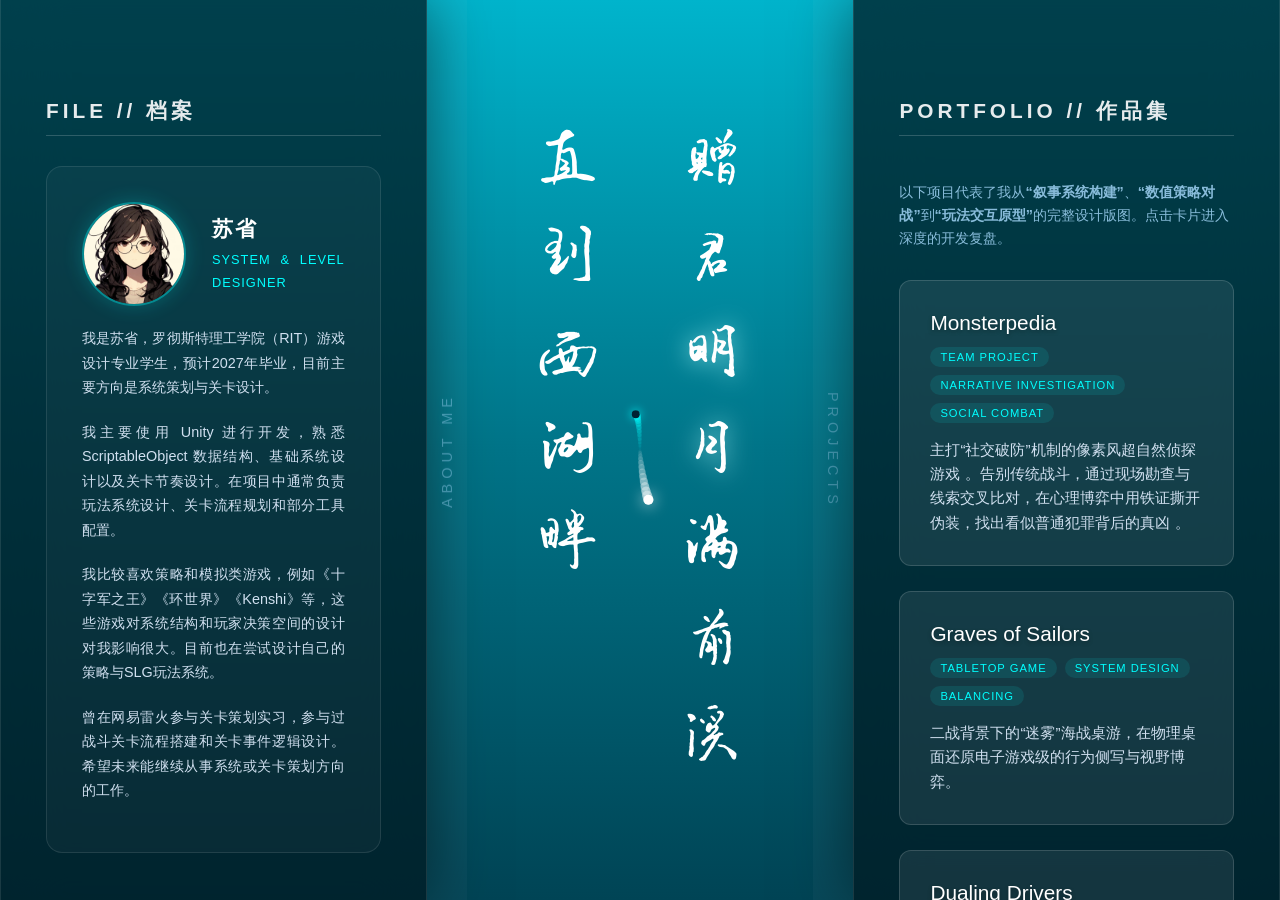
==== index.html @ 333fe48d "update" ====
<!DOCTYPE html>
<html lang="zh">
<head>
    <meta charset="UTF-8">
    <meta name="viewport" content="width=device-width, initial-scale=1.0">
    <title>苏省 - 个人网页</title>
    <meta name="description" content="苏省（XingSu）个人作品集，聚焦系统策划与关卡设计，包含 Monsterpedia、Graves of Sailors、Dualing Drivers 与 CK3 系统拆解项目。">
    <meta property="og:title" content="苏省 - 个人网页">
    <meta property="og:description" content="系统策划与关卡设计作品集，展示叙事系统、策略对战与玩法原型。">
    <meta property="og:image" content="./images/XingSu.jpg">
    <meta property="og:type" content="website">
    <link rel="stylesheet" href="./CSS/style.css">
</head>
<body>

    <canvas id="bg-canvas"></canvas>

    <div class="hero">
        <div class="container" id="main-container">
            <div class="column">
                <span data-order="7">直</span><span data-order="8">到</span><span data-order="9">西</span><span data-order="10">湖</span><span data-order="11">畔</span>
            </div>
            <div class="column">
                <span data-order="0">赠</span><span data-order="1">君</span><span data-order="2" class="shine">明</span><span data-order="3" class="shine">月</span><span data-order="4">满</span><span data-order="5">前</span><span data-order="6">溪</span>
            </div>
        </div>
    </div>

    <div class="drawer left" id="left-drawer">
        <div class="drawer-content">
    <h2 class="section-title">FILE // 档案</h2>
    <div class="profile-card">
        <div class="about-grid">
            <img src="./images/XingSu.jpg" alt="苏省" class="profile-img" loading="lazy" decoding="async" width="1024" height="1024">
            <div>
                <h3 style="margin:0 0 5px 0; font-size:1.3rem; color:#fff; letter-spacing: 2px;">苏省</h3>
                <p style="margin:0; color:#00ffff; font-size:0.8rem; text-transform: uppercase; letter-spacing: 1px;">System & Level Designer</p>
            </div>
        </div>
        <p style="margin-top:20px; color:#d0e0f0; line-height:1.7; font-size:0.9rem;">
            我是苏省，罗彻斯特理工学院（RIT）游戏设计专业学生，预计2027年毕业，目前主要方向是系统策划与关卡设计。
        </p>

        <p style="margin-top:20px; color:#d0e0f0; line-height:1.7; font-size:0.9rem;">
            我主要使用 Unity 进行开发，熟悉 ScriptableObject 数据结构、基础系统设计以及关卡节奏设计。在项目中通常负责玩法系统设计、关卡流程规划和部分工具配置。
        </p>

        <p style="margin-top:20px; color:#d0e0f0; line-height:1.7; font-size:0.9rem;">
            我比较喜欢策略和模拟类游戏，例如《十字军之王》《环世界》《Kenshi》等，这些游戏对系统结构和玩家决策空间的设计对我影响很大。目前也在尝试设计自己的策略与SLG玩法系统。
        </p>

        <p style="margin-top:20px; color:#d0e0f0; line-height:1.7; font-size:0.9rem;">
            曾在网易雷火参与关卡策划实习，参与过战斗关卡流程搭建和关卡事件逻辑设计。希望未来能继续从事系统或关卡策划方向的工作。
        </p>

    </div>

    <h2 class="section-title">PHILOSOPHY // 开发者画像</h2>
    <div class="profile-card" style="color:#d0e0f0; line-height:1.8; font-size:0.9rem;">
        <p><strong>■ 心流与节奏控制 (Pacing & Flow)：</strong> 
            我有 7 年的京剧与古琴舞台经验，这段经历最实在的收获，是对人的情绪起伏、注意力变化特别敏感 —— 知道什么时候该把节奏拉满抓住注意力，什么时候该放缓给人喘息的空间。做关卡设计时，我会把这套思路直接落地，给玩家规划清晰的情绪曲线，什么时候给潜入的高压、什么时候给补给的缓冲、什么时候给通关的释放，都提前想清楚。之前在网易雷火做潜入关卡，我就是靠调整路线节奏、AI 巡逻频率和视野布局，解决了原版关卡忽紧忽松、玩家目标感弱的问题，让新手和硬核玩家都能找到适合自己的节奏。
        </p>
        
        <p style="margin-top: 15px;"><strong>■ 高密度空间设计 (Spatial Design)：</strong> 
            我做关卡设计的核心原则，是不浪费地图里的任何一块空间，让每一处场景都服务于玩法，而不是单纯做视觉装饰。不管是小的箱庭关卡，还是大的战场地图，我都会先明确玩家的核心目标，再通过路线规划、掩体和障碍物的摆放，给玩家留出足够的策略选择空间，不逼着玩家走一条固定的死路。我习惯从白模搭建开始，反复跑动线、测体验，一点点迭代优化，之前做的潜入关卡原型、战棋地图设计，都是靠这种笨办法磨出来的，确保玩家在同一个空间里，能玩出不同的策略和玩法。
        </p>

        <p style="margin-top: 15px;"><strong>■ 系统驱动与数据严谨 (System-Driven Design)：</strong> 
            我是 P 社系列策略游戏的重度玩家，累计玩了几千小时，还完整拆解过《十字军之王 3》的底层系统架构，这让我做系统设计时，特别看重逻辑闭环和数据支撑，不喜欢拍脑袋、凭感觉做设计。不管是搭核心系统架构，还是调数值平衡，我都会先把底层的循环逻辑理清楚，用 Excel 做数值模拟，或者搭个简单的原型先验证效果，确保设计是稳定、可控的。之前做项目时，我主导的系统重构把内容配置效率提升了 30%，战棋项目的数值调整，把所有单位的对战胜率稳定在了 45%-55% 的区间，这些都不是靠想当然，是反复测试、一点点抠细节磨出来的。
        </p>
    </div>

    <h2 class="section-title">SKILLS // 核心技能</h2>
    <div class="tags" style="gap: 8px; margin-bottom: 30px;">
        <span>Unity (C#) / Unreal Engine (Blueprint)</span>
        <span>基于 ScriptableObject 的数据架构设计</span>
        <span>Level Grayboxing & Iteration (关卡白盒与快速迭代)</span>
        <span>Excel 数值模拟</span>
        <span>数据序列化 (JSON) / Git 协同开发</span>
    </div>
    
    <div class="bottom-spacer"></div>
</div>
        <div class="drawer-tab">
            <div class="tab-text">ABOUT ME</div>
        </div>
    </div>

    <div class="drawer right" id="right-drawer">
        <div class="drawer-tab">
            <div class="tab-text">PROJECTS</div>
        </div>
        <div class="drawer-content">
    <h2 class="section-title">PORTFOLIO // 作品集</h2>
    <p style="color: #aaddff; font-size: 0.9rem; line-height: 1.6; margin-bottom: 30px; opacity: 0.8;">
        以下项目代表了我从<strong>“叙事系统构建”</strong>、<strong>“数值策略对战”</strong>到<strong>“玩法交互原型”</strong>的完整设计版图。点击卡片进入深度的开发复盘。
    </p>

    <div id="project-list-container"></div>
    
    <div class="bottom-spacer"></div>
</div>
    </div>

    <script src="./js/database.js" defer></script>
    <script src="./js/main.js" defer></script>
</body>
</html>
---- CSS/style.css ----
/* 注意字体路径的 ../ 退回上一级目录 */
@font-face {
    font-family: 'ChenSiruo';
    src: url('../ChenSiruo-Regular.woff2') format('woff2'),
         url('../ChenSiruo-Regular.woff') format('woff');
    font-weight: normal; font-style: normal; font-display: swap;
}

body, html {
    margin: 0; padding: 0; width: 100%; height: 100vh; 
    background: linear-gradient(180deg, #00b4cc 0%, #007488 50%, #004455 100%);
    color: #ffffff;
    font-family: 'Helvetica Neue', Arial, sans-serif;
    overflow: hidden; 
}

#bg-canvas { position: fixed; top: 0; left: 0; z-index: 9999; pointer-events: none; }

.hero { 
    position: fixed; top: 0; left: 0; width: 100%; height: 100vh; 
    display: flex; justify-content: center; align-items: center; 
    perspective: 1200px; z-index: 1; 
}
.container { display: flex; gap: 4rem; z-index: 3; transition: transform 0.4s cubic-bezier(0.23, 1, 0.32, 1); transform-style: preserve-3d; }
.column { display: flex; flex-direction: column; font-family: 'ChenSiruo', serif; font-size: 5rem; line-height: 1.2; user-select: none; transform-style: preserve-3d; }
.column span { display: inline-block; cursor: pointer; transition: transform 0.4s cubic-bezier(0.23, 1, 0.32, 1), text-shadow 0.3s ease; will-change: transform; }
.column span:hover { transform: scale(1.4) !important; text-shadow: 0 0 35px rgba(255, 255, 255, 1); z-index: 10; }
.shine { color: #ffffff; text-shadow: 0 0 25px rgba(180, 255, 255, 0.8); }

/* --- HUD 常驻抽屉系统 (取消悬停与隐藏) --- */
.drawer {
    position: fixed; top: 0; height: 100vh; 
    display: flex; z-index: 50;
}
/* 核心修改：直接固定在两侧，不使用负数 translateX 隐藏 */
.drawer.left { left: 0; flex-direction: row; }
.drawer.right { right: 0; flex-direction: row; }

.drawer-content {
    /* 核心修改：精确锁定为屏幕宽度的 1/3 */
    width: 33.33vw; 
    min-width: 380px; 
    max-width: 800px; 
    height: 100%;
    background: rgba(0, 26, 34, 0.75); 
    backdrop-filter: blur(30px);
    -webkit-backdrop-filter: blur(30px);
    border-left: 1px solid rgba(255,255,255,0.1); 
    border-right: 1px solid rgba(255,255,255,0.1);
    /* 增加内边距，让内容更有呼吸感 */
    padding: 80px 45px; 
    box-sizing: border-box;
    overflow-y: auto; 
    box-shadow: 0 0 60px rgba(0,0,0,0.5);
    display: flex;
    flex-direction: column;
}
.drawer-content::-webkit-scrollbar { width: 6px; }
.drawer-content::-webkit-scrollbar-track { background: rgba(0, 0, 0, 0.2); border-radius: 10px; }
.drawer-content::-webkit-scrollbar-thumb { background: rgba(0, 255, 255, 0.2); border-radius: 10px; transition: background 0.3s; }
.drawer-content::-webkit-scrollbar-thumb:hover { background: rgba(0, 255, 255, 0.5); }

/* 侧边边界栏（现仅作为边界装饰，删除了箭头与交互效果） */
.drawer-tab {
    width: 40px; height: 100vh;
    background: rgba(255, 255, 255, 0.03); 
    display: flex; flex-direction: column; justify-content: center; align-items: center;
    border: none;
    cursor: default; 
}
.tab-text {
    writing-mode: vertical-rl; transform: rotate(180deg);
    letter-spacing: 5px; font-weight: 300; font-size: 0.9rem;
    color: rgba(170, 221, 255, 0.4); 
    text-shadow: 0 0 10px rgba(0,255,255,0.1);
}
.drawer.right .tab-text { transform: none; } 

/* 移动端适配：取消固定定位，变为垂直流动堆叠 */
@media (max-width: 768px) {
    body, html { overflow-y: auto; height: auto; }
    .hero { position: relative; height: 50vh; }
    .drawer { position: relative; height: auto; width: 100%; display: block; }
    .drawer-content { width: 100%; min-width: auto; max-width: none; padding: 40px 20px; border-left: none; border-right: none; border-bottom: 1px solid rgba(255,255,255,0.1); }
    .drawer-tab { display: none; }
}

/* 内部排版与图片处理 */
.section-title { font-size: 1.3rem; letter-spacing: 4px; opacity: 0.9; margin-bottom: 30px; border-bottom: 1px solid rgba(255,255,255,0.2); padding-bottom: 10px; }

/* 档案卡片排版升级 */
.profile-card { 
    background: rgba(255,255,255,0.03); 
    border: 1px solid rgba(255,255,255,0.1); 
    border-radius: 16px; 
    padding: 35px; 
    margin-bottom: 40px; 
    transition: background 0.3s;
}
.profile-card:hover {
    background: rgba(255,255,255,0.06);
}
.profile-card p {
    font-size: 1.05rem; 
    line-height: 1.8;
    color: #e0f0ff;
    text-align: justify; /* 两端对齐，消除空洞感 */
}

/* 你的肖像图片样式 */
.about-grid { display: grid; grid-template-columns: 100px 1fr; gap: 30px; align-items: center; }
.profile-img { width: 100px; height: 100px; border-radius: 50%; object-fit: cover; border: 2px solid rgba(0, 255, 255, 0.4); box-shadow: 0 0 20px rgba(0, 255, 255, 0.2); }

.project-link { text-decoration: none; color: inherit; display: block; margin-bottom: 25px; outline: none; }
.glass-card { background: rgba(255, 255, 255, 0.08); border: 1px solid rgba(255, 255, 255, 0.15); border-radius: 12px; padding: 30px; transition: all 0.3s ease; position: relative; overflow: hidden; }
.project-link:hover .glass-card { background: rgba(255, 255, 255, 0.12); transform: translateX(-5px); border-color: rgba(255,255,255,0.3); }
.glass-card::after { content: '→'; position: absolute; right: 20px; top: 50%; transform: translateY(-50%) translateX(10px); font-size: 1.5rem; opacity: 0; transition: all 0.3s; color: #00ffff; }
.project-link:hover .glass-card::after { opacity: 1; transform: translateY(-50%) translateX(0); }

/* --- 卡片内部排版精调 --- */
.glass-card h3 { 
    margin: 0 0 12px 0; 
    font-size: 1.3rem; 
    font-weight: 500; 
    color: #fff; 
    text-shadow: 0 2px 4px rgba(0,0,0,0.3);
}

.tags { 
    display: flex; 
    gap: 8px; 
    flex-wrap: wrap; 
    margin-bottom: 15px; 
}

.tags span { 
    font-size: 0.7rem; 
    padding: 4px 10px; 
    border-radius: 15px; 
    background: rgba(0,255,255,0.1); 
    color: #00ffff; 
    text-transform: uppercase; 
    letter-spacing: 1px;
}

.glass-card p { 
    line-height: 1.6; 
    font-size: 0.95em; 
    color: #d0e0f0; 
    margin: 0; 
}

.bottom-spacer { height: 40px; }

/* ==========================================
   响应式与多端适配 (Cross-Device Responsive System)
   ========================================== */

/* 1. 小屏笔记本 & iPad 横屏 (Landscape) 适配 */
@media (max-width: 1100px) {
    /* 核心修复：缩小两侧面板宽度，给中间留出足够大的舞台 */
    .drawer-content { 
        width: 30vw !important; /* 面板只占 30% */
        min-width: 280px !important; /* 降低最小宽度限制，防挤压 */
        padding: 60px 25px; 
    }
    .column { font-size: 4rem; } 
}

/* 2. iPad 竖屏 (Portrait) & 手机终端 沉浸式适配 */
/* 将断点从 768px 提高到 850px，完美覆盖所有型号的 iPad 竖屏 */
@media (max-width: 850px) {
    /* 释放机身高度锁定，允许自然滚动 */
    body, html { overflow-y: auto !important; height: auto !important; display: block; }
    
    /* 诗词变成全局固定的底层背景 */
    .hero { 
        position: fixed !important; 
        top: 0; left: 0;
        height: 100vh !important; 
        perspective: 800px; 
        z-index: 1; 
        pointer-events: none; 
    }
    
    /* 根据屏幕比例动态调整诗词大小和间距 */
    .container { gap: 10vw; margin-left: -20px; }
    .column { font-size: 20vw; } 

    /* 面板容器设定 */
    .drawer { 
        position: relative; height: auto; width: 100%; 
        display: block; 
        z-index: 50; 
    }
    /* 取消左右常驻，变成上下堆叠 */
    .drawer.left, .drawer.right { left: 0; right: 0; transform: none; }
    
    /* 让第一个面板向下推，一进网页能看到大片诗词 */
    .drawer.left { margin-top: 55vh; }

    /* 半透明沉浸式毛玻璃效果 */
    .drawer-content { 
        width: 100% !important; min-width: 100% !important; max-width: 100% !important;
        padding: 40px 20px; 
        border: none; 
        border-top: 1px solid rgba(255,255,255,0.1); 
        box-shadow: none;
        background: rgba(0, 26, 34, 0.45) !important; 
        backdrop-filter: blur(8px) !important; 
        -webkit-backdrop-filter: blur(8px) !important;
    }

    /* 头像与名字居中 */
    .about-grid { 
        grid-template-columns: 1fr; text-align: center; justify-items: center; gap: 15px;
    }

    /* 给栏目标题左侧留出星星飞舞的绝对安全区 */
    .section-title {
        padding-left: 45px; 
        position: relative;
    }
}
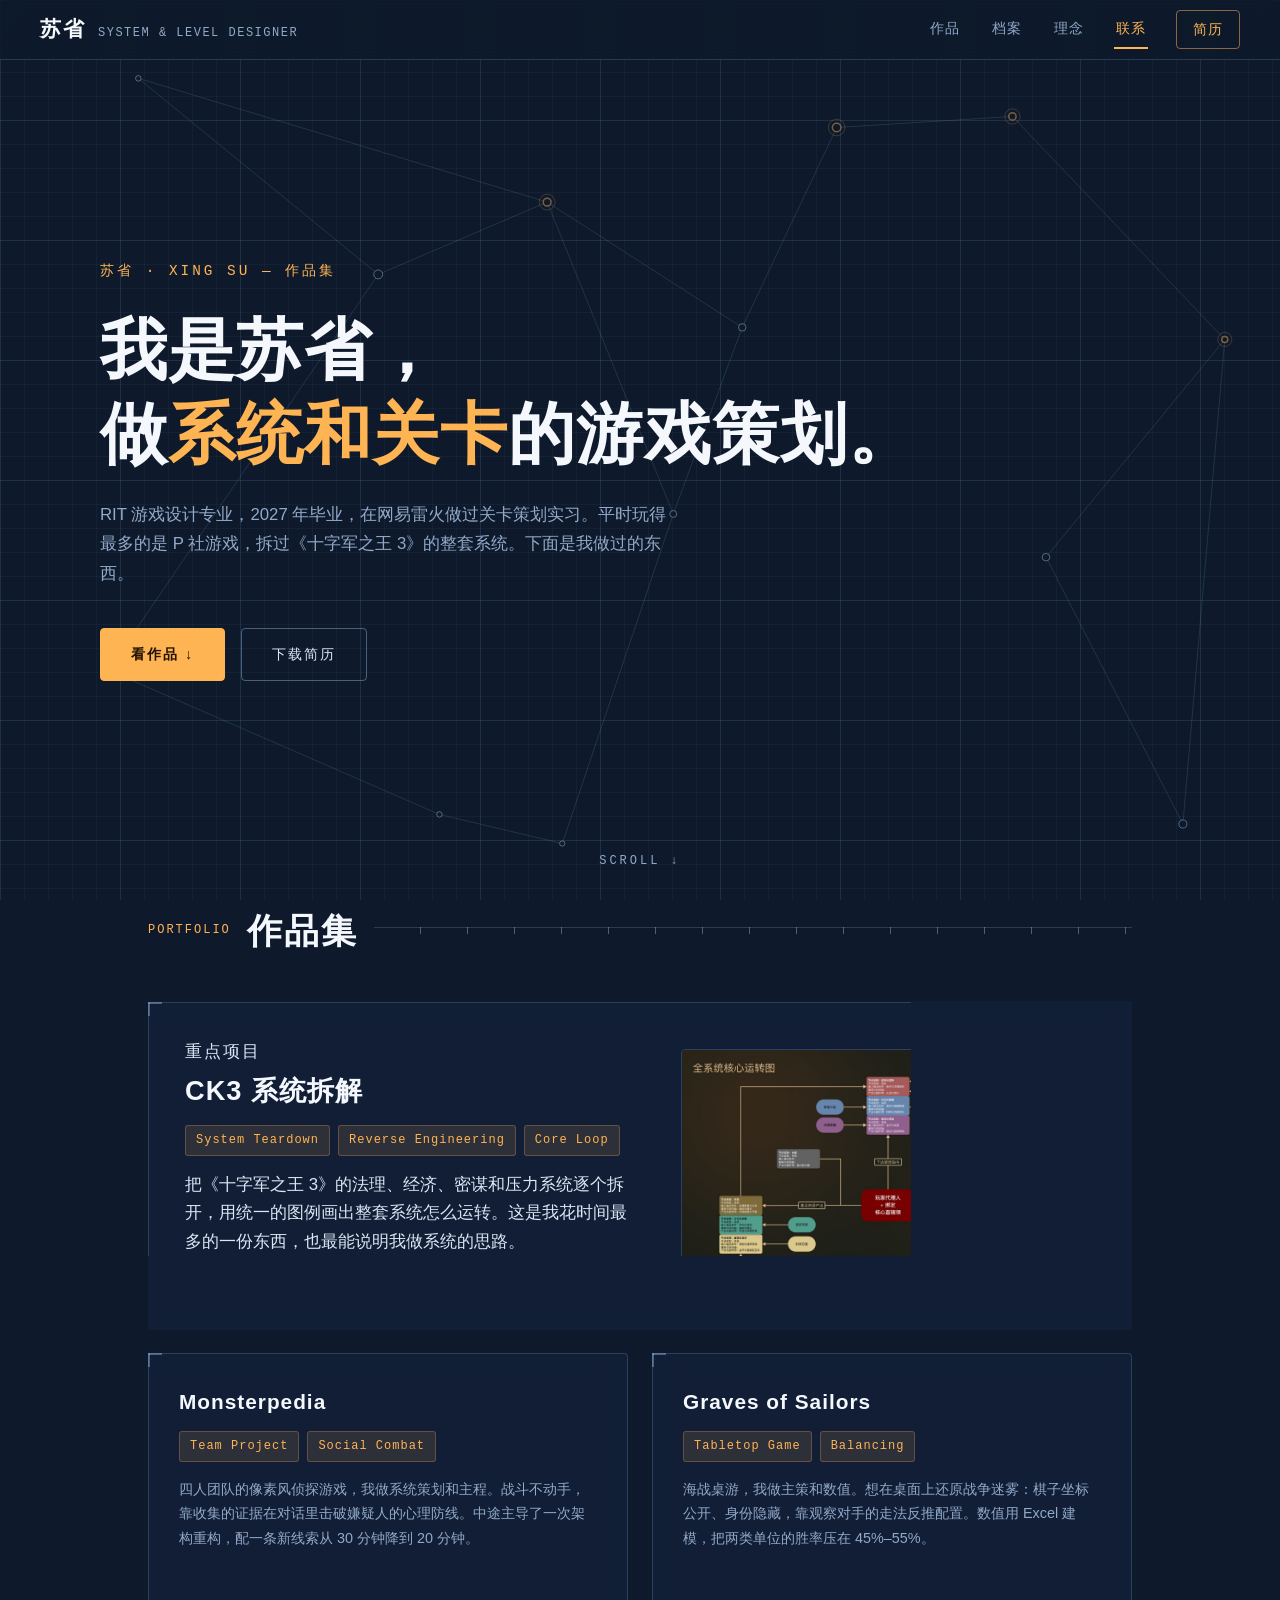
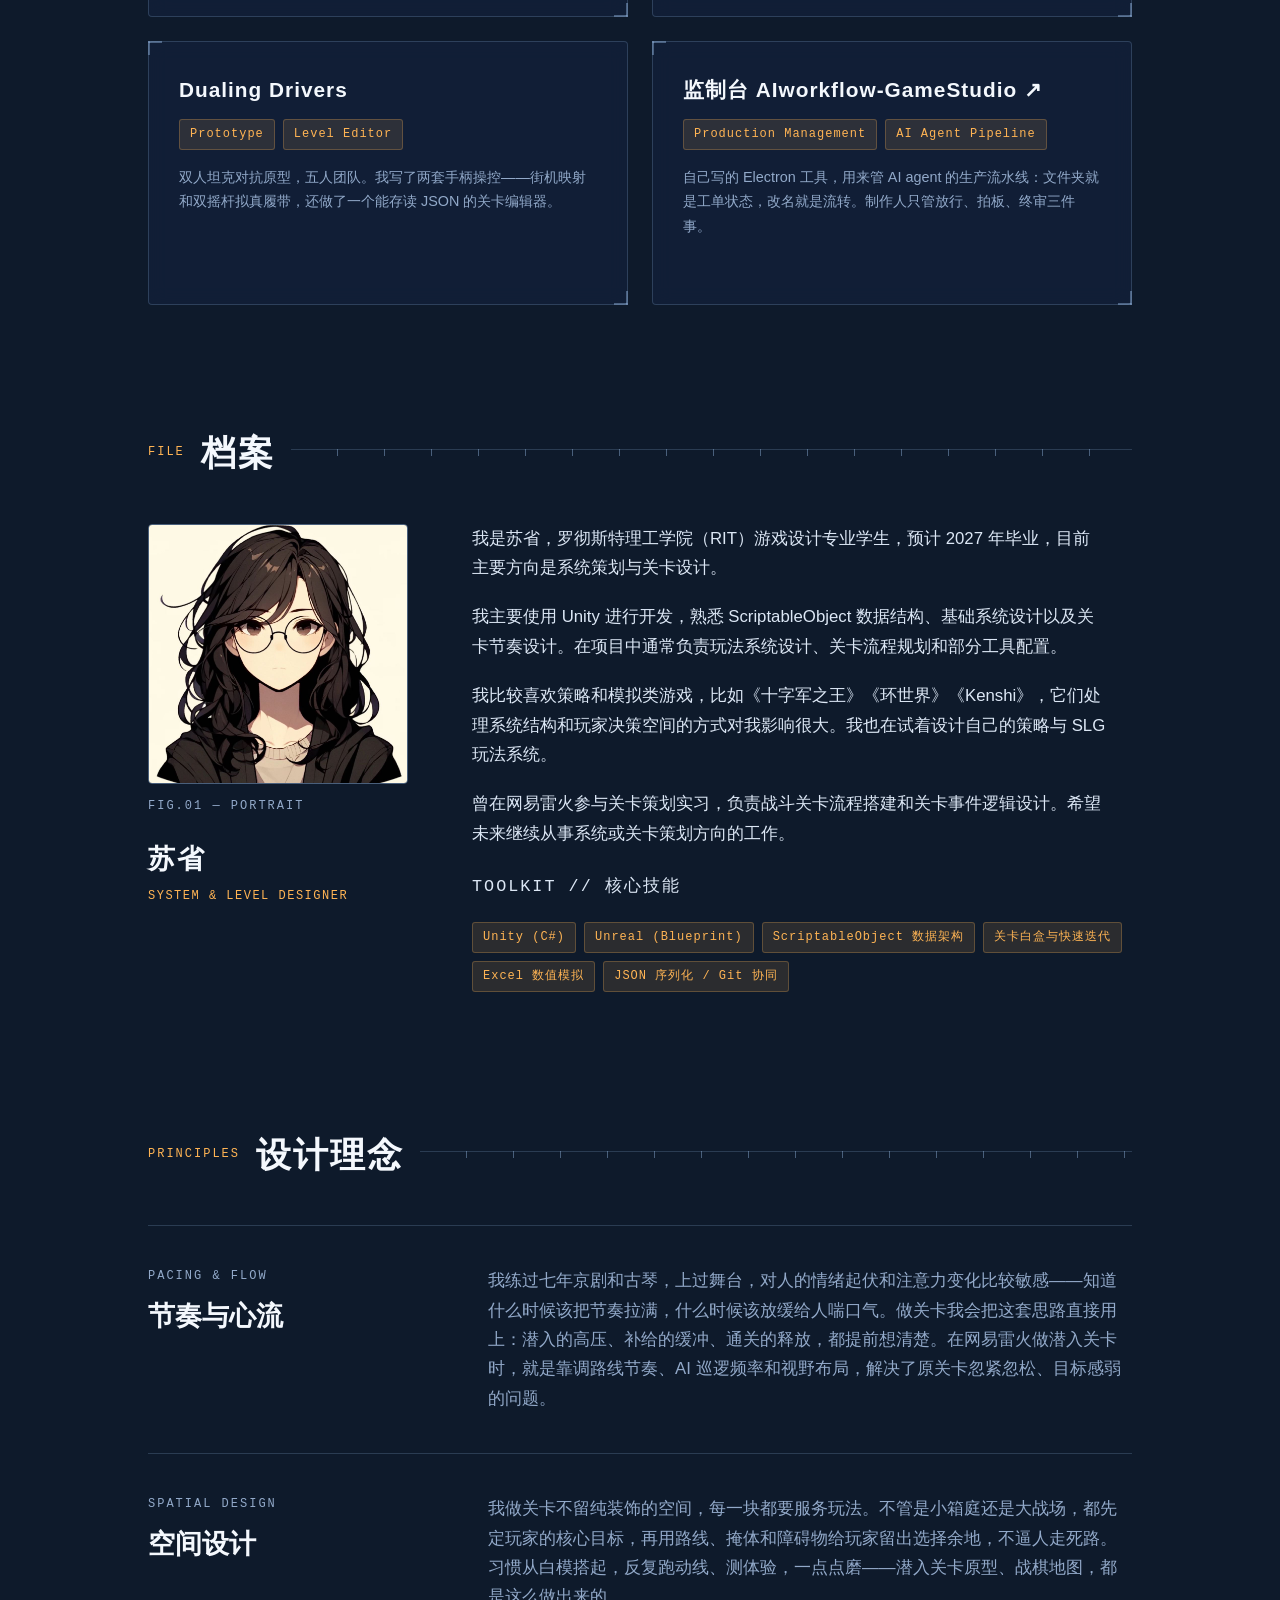
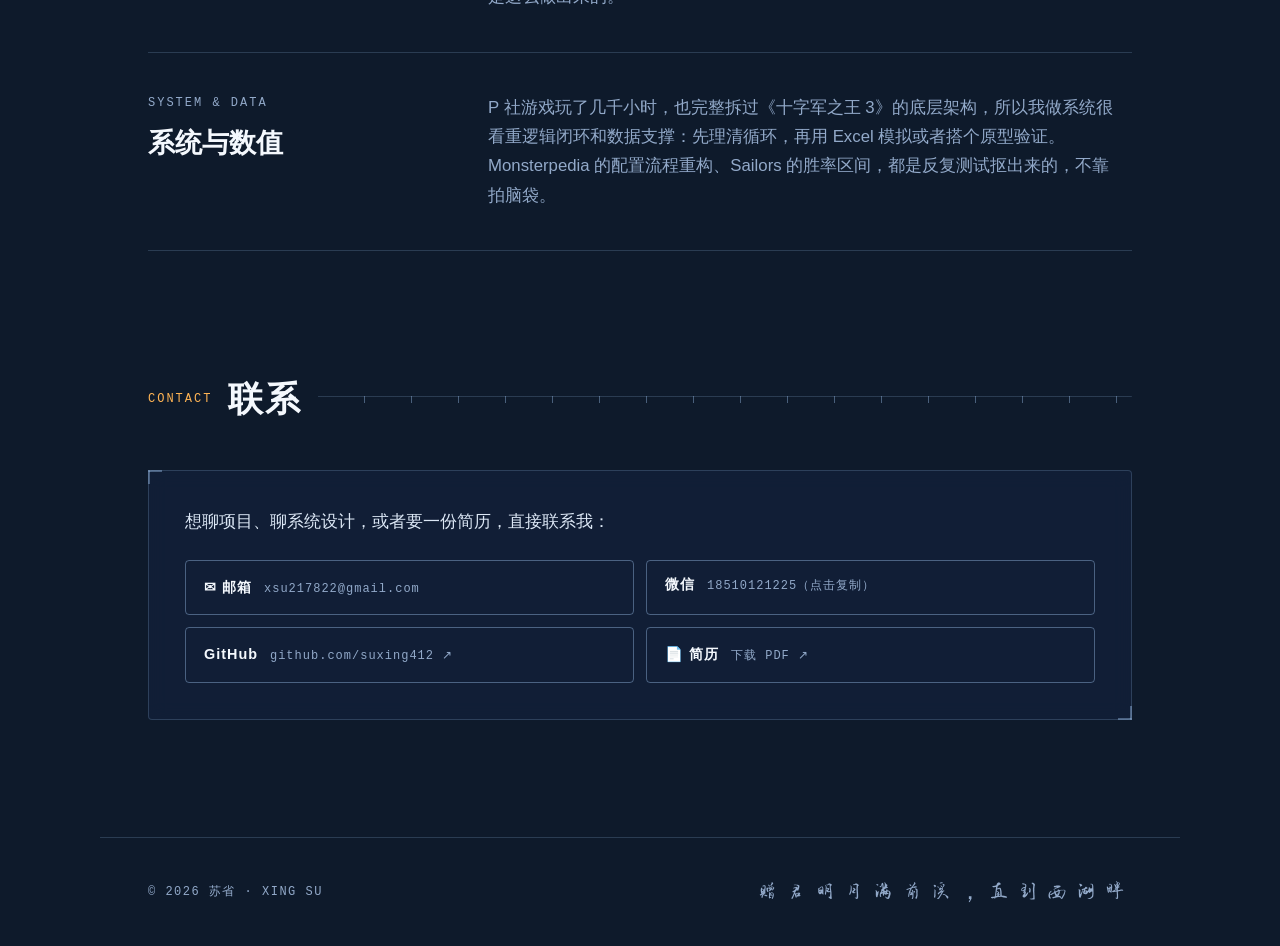
==== commit b8b0cc71: "全站改版：蓝图设计系统 + 单栏叙事流 + 文案重构 - 新视觉：制图纸网格背景、节点连线 canvas 动效、琥珀批注色、标注式章节语法 - 布局：主页改为单栏叙事流（hero → 作品 → 档案 " ====
--- a/index.html
+++ b/index.html
@@ -3,106 +3,196 @@
 <head>
     <meta charset="UTF-8">
     <meta name="viewport" content="width=device-width, initial-scale=1.0">
-    <title>苏省 - 个人网页</title>
-    <meta name="description" content="苏省（XingSu）个人作品集，聚焦系统策划与关卡设计，包含 Monsterpedia、Graves of Sailors、Dualing Drivers 与 CK3 系统拆解项目。">
-    <meta property="og:title" content="苏省 - 个人网页">
-    <meta property="og:description" content="系统策划与关卡设计作品集，展示叙事系统、策略对战与玩法原型。">
+    <title>苏省 - 游戏系统策划 & 关卡设计作品集</title>
+    <meta name="description" content="苏省（XingSu）游戏策划作品集，聚焦系统策划与关卡设计，包含 CK3 系统拆解、Monsterpedia、Graves of Sailors、Dualing Drivers 与监制台等项目。">
+    <meta property="og:title" content="苏省 - 游戏系统策划 & 关卡设计作品集">
+    <meta property="og:description" content="系统策划与关卡设计作品集：系统拆解、策略玩法与生产管线管理。">
     <meta property="og:image" content="./images/XingSu.jpg">
     <meta property="og:type" content="website">
+    <link rel="icon" href="data:image/svg+xml,<svg xmlns='http://www.w3.org/2000/svg' viewBox='0 0 100 100'><rect width='100' height='100' rx='18' fill='%230e1a2b'/><g stroke='%23ffb454' stroke-width='4'><line x1='30' y1='66' x2='52' y2='34'/><line x1='52' y1='34' x2='72' y2='62'/><line x1='30' y1='66' x2='72' y2='62'/></g><circle cx='30' cy='66' r='8' fill='%230e1a2b' stroke='%23ffb454' stroke-width='4'/><circle cx='52' cy='34' r='8' fill='%23ffb454'/><circle cx='72' cy='62' r='8' fill='%230e1a2b' stroke='%23ffb454' stroke-width='4'/></svg>">
     <link rel="stylesheet" href="./CSS/style.css">
 </head>
 <body>
 
     <canvas id="bg-canvas"></canvas>
 
-    <div class="hero">
-        <div class="container" id="main-container">
-            <div class="column">
-                <span data-order="7">直</span><span data-order="8">到</span><span data-order="9">西</span><span data-order="10">湖</span><span data-order="11">畔</span>
+    <header class="top-nav">
+        <a class="brand" href="#top">苏省<span class="brand-role">SYSTEM &amp; LEVEL DESIGNER</span></a>
+        <nav class="nav-links">
+            <a href="#portfolio">作品</a>
+            <a href="#about">档案</a>
+            <a href="#principles">理念</a>
+            <a href="#contact">联系</a>
+            <a class="nav-resume" href="./Demos/苏省-简历.pdf" target="_blank" rel="noopener noreferrer">简历</a>
+        </nav>
+    </header>
+
+    <main id="top">
+
+        <!-- ============ 序章 ============ -->
+        <section class="hero">
+            <div class="hero-inner">
+                <p class="hero-kicker">苏省 · XING SU — 作品集</p>
+                <h1>我是苏省，<br>做<em>系统和关卡</em>的游戏策划。</h1>
+                <p class="hero-sub">
+                    RIT 游戏设计专业，2027 年毕业，在网易雷火做过关卡策划实习。平时玩得最多的是 P 社游戏，拆过《十字军之王 3》的整套系统。下面是我做过的东西。
+                </p>
+                <div class="hero-cta">
+                    <a class="btn-primary" href="#portfolio">看作品 ↓</a>
+                    <a class="btn-ghost" href="./Demos/苏省-简历.pdf" target="_blank" rel="noopener noreferrer">下载简历</a>
+                </div>
             </div>
-            <div class="column">
-                <span data-order="0">赠</span><span data-order="1">君</span><span data-order="2" class="shine">明</span><span data-order="3" class="shine">月</span><span data-order="4">满</span><span data-order="5">前</span><span data-order="6">溪</span>
+            <a class="hero-scroll" href="#portfolio">SCROLL ↓</a>
+        </section>
+
+        <!-- ============ 作品集 ============ -->
+        <section class="section" id="portfolio">
+            <div class="section-head">
+                <span class="sec-code">PORTFOLIO</span>
+                <h2>作品集</h2>
             </div>
-        </div>
-    </div>
 
-    <div class="drawer left" id="left-drawer">
-        <div class="drawer-content">
-    <h2 class="section-title">FILE // 档案</h2>
-    <div class="profile-card">
-        <div class="about-grid">
-            <img src="./images/XingSu.jpg" alt="苏省" class="profile-img" loading="lazy" decoding="async" width="1024" height="1024">
-            <div>
-                <h3 style="margin:0 0 5px 0; font-size:1.3rem; color:#fff; letter-spacing: 2px;">苏省</h3>
-                <p style="margin:0; color:#00ffff; font-size:0.8rem; text-transform: uppercase; letter-spacing: 1px;">System & Level Designer</p>
+            <div class="project-grid">
+                <a href="ck3-teardown.html" class="project-card bp-panel featured">
+                    <div class="featured-text">
+                        <p class="featured-label">重点项目</p>
+                        <h3>CK3 系统拆解</h3>
+                        <div class="tags"><span>System Teardown</span><span>Reverse Engineering</span><span>Core Loop</span></div>
+                        <p>把《十字军之王 3》的法理、经济、密谋和压力系统逐个拆开，用统一的图例画出整套系统怎么运转。这是我花时间最多的一份东西，也最能说明我做系统的思路。</p>
+                        <span class="card-arrow">看拆解 →</span>
+                    </div>
+                    <div class="featured-media">
+                        <img src="./images/optimized/1-5.jpg" alt="CK3 全系统核心运转图" loading="lazy" decoding="async" width="1920" height="1080">
+                    </div>
+                </a>
+
+                <a href="monsterpedia.html" class="project-card bp-panel">
+                    <h3>Monsterpedia</h3>
+                    <div class="tags"><span>Team Project</span><span>Social Combat</span></div>
+                    <p>四人团队的像素风侦探游戏，我做系统策划和主程。战斗不动手，靠收集的证据在对话里击破嫌疑人的心理防线。中途主导了一次架构重构，配一条新线索从 30 分钟降到 20 分钟。</p>
+                    <span class="card-arrow">看复盘 →</span>
+                </a>
+
+                <a href="sailors.html" class="project-card bp-panel">
+                    <h3>Graves of Sailors</h3>
+                    <div class="tags"><span>Tabletop Game</span><span>Balancing</span></div>
+                    <p>海战桌游，我做主策和数值。想在桌面上还原战争迷雾：棋子坐标公开、身份隐藏，靠观察对手的走法反推配置。数值用 Excel 建模，把两类单位的胜率压在 45%–55%。</p>
+                    <span class="card-arrow">看复盘 →</span>
+                </a>
+
+                <a href="tank-battle.html" class="project-card bp-panel">
+                    <h3>Dualing Drivers</h3>
+                    <div class="tags"><span>Prototype</span><span>Level Editor</span></div>
+                    <p>双人坦克对抗原型，五人团队。我写了两套手柄操控——街机映射和双摇杆拟真履带，还做了一个能存读 JSON 的关卡编辑器。</p>
+                    <span class="card-arrow">看复盘 →</span>
+                </a>
+
+                <a href="https://github.com/suxing412/AIworkflow-GameStudio" class="project-card bp-panel" target="_blank" rel="noopener noreferrer">
+                    <h3>监制台 AIworkflow-GameStudio ↗</h3>
+                    <div class="tags"><span>Production Management</span><span>AI Agent Pipeline</span></div>
+                    <p>自己写的 Electron 工具，用来管 AI agent 的生产流水线：文件夹就是工单状态，改名就是流转。制作人只管放行、拍板、终审三件事。</p>
+                    <span class="card-arrow">去 GitHub →</span>
+                </a>
             </div>
-        </div>
-        <p style="margin-top:20px; color:#d0e0f0; line-height:1.7; font-size:0.9rem;">
-            我是苏省，罗彻斯特理工学院（RIT）游戏设计专业学生，预计2027年毕业，目前主要方向是系统策划与关卡设计。
-        </p>
+        </section>
 
-        <p style="margin-top:20px; color:#d0e0f0; line-height:1.7; font-size:0.9rem;">
-            我主要使用 Unity 进行开发，熟悉 ScriptableObject 数据结构、基础系统设计以及关卡节奏设计。在项目中通常负责玩法系统设计、关卡流程规划和部分工具配置。
-        </p>
+        <!-- ============ 档案 ============ -->
+        <section class="section" id="about">
+            <div class="section-head">
+                <span class="sec-code">FILE</span>
+                <h2>档案</h2>
+            </div>
 
-        <p style="margin-top:20px; color:#d0e0f0; line-height:1.7; font-size:0.9rem;">
-            我比较喜欢策略和模拟类游戏，例如《十字军之王》《环世界》《Kenshi》等，这些游戏对系统结构和玩家决策空间的设计对我影响很大。目前也在尝试设计自己的策略与SLG玩法系统。
-        </p>
+            <div class="about-layout">
+                <div class="about-photo">
+                    <img src="./images/XingSu.jpg" alt="苏省个人照片" loading="lazy" decoding="async" width="1024" height="1024">
+                    <p class="photo-caption">FIG.01 — PORTRAIT</p>
+                    <h3 class="about-name">苏省</h3>
+                    <p class="about-role">System &amp; Level Designer</p>
+                </div>
+                <div class="about-body">
+                    <p>我是苏省，罗彻斯特理工学院（RIT）游戏设计专业学生，预计 2027 年毕业，目前主要方向是系统策划与关卡设计。</p>
+                    <p>我主要使用 Unity 进行开发，熟悉 ScriptableObject 数据结构、基础系统设计以及关卡节奏设计。在项目中通常负责玩法系统设计、关卡流程规划和部分工具配置。</p>
+                    <p>我比较喜欢策略和模拟类游戏，比如《十字军之王》《环世界》《Kenshi》，它们处理系统结构和玩家决策空间的方式对我影响很大。我也在试着设计自己的策略与 SLG 玩法系统。</p>
+                    <p>曾在网易雷火参与关卡策划实习，负责战斗关卡流程搭建和关卡事件逻辑设计。希望未来继续从事系统或关卡策划方向的工作。</p>
+                    <div class="skills-row">
+                        <p class="skills-label">TOOLKIT // 核心技能</p>
+                        <div class="tags">
+                            <span>Unity (C#)</span>
+                            <span>Unreal (Blueprint)</span>
+                            <span>ScriptableObject 数据架构</span>
+                            <span>关卡白盒与快速迭代</span>
+                            <span>Excel 数值模拟</span>
+                            <span>JSON 序列化 / Git 协同</span>
+                        </div>
+                    </div>
+                </div>
+            </div>
+        </section>
 
-        <p style="margin-top:20px; color:#d0e0f0; line-height:1.7; font-size:0.9rem;">
-            曾在网易雷火参与关卡策划实习，参与过战斗关卡流程搭建和关卡事件逻辑设计。希望未来能继续从事系统或关卡策划方向的工作。
-        </p>
+        <!-- ============ 设计理念 ============ -->
+        <section class="section" id="principles">
+            <div class="section-head">
+                <span class="sec-code">PRINCIPLES</span>
+                <h2>设计理念</h2>
+            </div>
 
-    </div>
+            <div class="principle">
+                <div class="principle-head">
+                    <p class="p-code">PACING &amp; FLOW</p>
+                    <h3>节奏与心流</h3>
+                </div>
+                <div class="principle-body">
+                    <p>我练过七年京剧和古琴，上过舞台，对人的情绪起伏和注意力变化比较敏感——知道什么时候该把节奏拉满，什么时候该放缓给人喘口气。做关卡我会把这套思路直接用上：潜入的高压、补给的缓冲、通关的释放，都提前想清楚。在网易雷火做潜入关卡时，就是靠调路线节奏、AI 巡逻频率和视野布局，解决了原关卡忽紧忽松、目标感弱的问题。</p>
+                </div>
+            </div>
 
-    <h2 class="section-title">PHILOSOPHY // 开发者画像</h2>
-    <div class="profile-card" style="color:#d0e0f0; line-height:1.8; font-size:0.9rem;">
-        <p><strong>■ 心流与节奏控制 (Pacing & Flow)：</strong> 
-            我有 7 年的京剧与古琴舞台经验，这段经历最实在的收获，是对人的情绪起伏、注意力变化特别敏感 —— 知道什么时候该把节奏拉满抓住注意力，什么时候该放缓给人喘息的空间。做关卡设计时，我会把这套思路直接落地，给玩家规划清晰的情绪曲线，什么时候给潜入的高压、什么时候给补给的缓冲、什么时候给通关的释放，都提前想清楚。之前在网易雷火做潜入关卡，我就是靠调整路线节奏、AI 巡逻频率和视野布局，解决了原版关卡忽紧忽松、玩家目标感弱的问题，让新手和硬核玩家都能找到适合自己的节奏。
-        </p>
-        
-        <p style="margin-top: 15px;"><strong>■ 高密度空间设计 (Spatial Design)：</strong> 
-            我做关卡设计的核心原则，是不浪费地图里的任何一块空间，让每一处场景都服务于玩法，而不是单纯做视觉装饰。不管是小的箱庭关卡，还是大的战场地图，我都会先明确玩家的核心目标，再通过路线规划、掩体和障碍物的摆放，给玩家留出足够的策略选择空间，不逼着玩家走一条固定的死路。我习惯从白模搭建开始，反复跑动线、测体验，一点点迭代优化，之前做的潜入关卡原型、战棋地图设计，都是靠这种笨办法磨出来的，确保玩家在同一个空间里，能玩出不同的策略和玩法。
-        </p>
+            <div class="principle">
+                <div class="principle-head">
+                    <p class="p-code">SPATIAL DESIGN</p>
+                    <h3>空间设计</h3>
+                </div>
+                <div class="principle-body">
+                    <p>我做关卡不留纯装饰的空间，每一块都要服务玩法。不管是小箱庭还是大战场，都先定玩家的核心目标，再用路线、掩体和障碍物给玩家留出选择余地，不逼人走死路。习惯从白模搭起，反复跑动线、测体验，一点点磨——潜入关卡原型、战棋地图，都是这么做出来的。</p>
+                </div>
+            </div>
 
-        <p style="margin-top: 15px;"><strong>■ 系统驱动与数据严谨 (System-Driven Design)：</strong> 
-            我是 P 社系列策略游戏的重度玩家，累计玩了几千小时，还完整拆解过《十字军之王 3》的底层系统架构，这让我做系统设计时，特别看重逻辑闭环和数据支撑，不喜欢拍脑袋、凭感觉做设计。不管是搭核心系统架构，还是调数值平衡，我都会先把底层的循环逻辑理清楚，用 Excel 做数值模拟，或者搭个简单的原型先验证效果，确保设计是稳定、可控的。之前做项目时，我主导的系统重构把内容配置效率提升了 30%，战棋项目的数值调整，把所有单位的对战胜率稳定在了 45%-55% 的区间，这些都不是靠想当然，是反复测试、一点点抠细节磨出来的。
-        </p>
-    </div>
+            <div class="principle">
+                <div class="principle-head">
+                    <p class="p-code">SYSTEM &amp; DATA</p>
+                    <h3>系统与数值</h3>
+                </div>
+                <div class="principle-body">
+                    <p>P 社游戏玩了几千小时，也完整拆过《十字军之王 3》的底层架构，所以我做系统很看重逻辑闭环和数据支撑：先理清循环，再用 Excel 模拟或者搭个原型验证。Monsterpedia 的配置流程重构、Sailors 的胜率区间，都是反复测试抠出来的，不靠拍脑袋。</p>
+                </div>
+            </div>
+        </section>
 
-    <h2 class="section-title">SKILLS // 核心技能</h2>
-    <div class="tags" style="gap: 8px; margin-bottom: 30px;">
-        <span>Unity (C#) / Unreal Engine (Blueprint)</span>
-        <span>基于 ScriptableObject 的数据架构设计</span>
-        <span>Level Grayboxing & Iteration (关卡白盒与快速迭代)</span>
-        <span>Excel 数值模拟</span>
-        <span>数据序列化 (JSON) / Git 协同开发</span>
-    </div>
-    
-    <div class="bottom-spacer"></div>
-</div>
-        <div class="drawer-tab">
-            <div class="tab-text">ABOUT ME</div>
-        </div>
-    </div>
+        <!-- ============ 联系 ============ -->
+        <section class="section" id="contact">
+            <div class="section-head">
+                <span class="sec-code">CONTACT</span>
+                <h2>联系</h2>
+            </div>
 
-    <div class="drawer right" id="right-drawer">
-        <div class="drawer-tab">
-            <div class="tab-text">PROJECTS</div>
-        </div>
-        <div class="drawer-content">
-    <h2 class="section-title">PORTFOLIO // 作品集</h2>
-    <p style="color: #aaddff; font-size: 0.9rem; line-height: 1.6; margin-bottom: 30px; opacity: 0.8;">
-        以下项目代表了我从<strong>“叙事系统构建”</strong>、<strong>“数值策略对战”</strong>到<strong>“玩法交互原型”</strong>的完整设计版图。点击卡片进入深度的开发复盘。
-    </p>
+            <div class="contact-card bp-panel">
+                <p class="contact-lead">想聊项目、聊系统设计，或者要一份简历，直接联系我：</p>
+                <div class="contact-links">
+                    <a href="mailto:xsu217822@gmail.com" class="contact-btn" data-copy="xsu217822@gmail.com"><span class="contact-label">✉ 邮箱</span><span class="contact-value">xsu217822@gmail.com</span></a>
+                    <button type="button" class="contact-btn" data-copy="18510121225"><span class="contact-label">微信</span><span class="contact-value">18510121225（点击复制）</span></button>
+                    <a href="https://github.com/suxing412" target="_blank" rel="noopener noreferrer" class="contact-btn"><span class="contact-label">GitHub</span><span class="contact-value">github.com/suxing412 ↗</span></a>
+                    <a href="./Demos/苏省-简历.pdf" target="_blank" rel="noopener noreferrer" class="contact-btn"><span class="contact-label">📄 简历</span><span class="contact-value">下载 PDF ↗</span></a>
+                </div>
+            </div>
+        </section>
 
-    <div id="project-list-container"></div>
-    
-    <div class="bottom-spacer"></div>
-</div>
-    </div>
+    </main>
 
-    <script src="./js/database.js" defer></script>
+    <footer class="site-footer">
+        <span>© 2026 苏省 · XING SU</span>
+        <span class="colophon">赠君明月满前溪，直到西湖畔</span>
+    </footer>
+
     <script src="./js/main.js" defer></script>
 </body>
-</html>+</html>
--- a/CSS/style.css
+++ b/CSS/style.css
@@ -1,4 +1,9 @@
-/* 注意字体路径的 ../ 退回上一级目录 */
+/* ==========================================================
+   苏省 · 系统蓝图设计系统 (Blueprint Design System)
+   全站设计令牌 + 主页单栏叙事流布局
+   ========================================================== */
+
+/* 手书字体：仅含"赠君明月满前溪，直到西湖畔"十二字，用作全站落款 */
 @font-face {
     font-family: 'ChenSiruo';
     src: url('../ChenSiruo-Regular.woff2') format('woff2'),
@@ -6,219 +11,545 @@
     font-weight: normal; font-style: normal; font-display: swap;
 }
 
-body, html {
-    margin: 0; padding: 0; width: 100%; height: 100vh; 
-    background: linear-gradient(180deg, #00b4cc 0%, #007488 50%, #004455 100%);
-    color: #ffffff;
-    font-family: 'Helvetica Neue', Arial, sans-serif;
-    overflow: hidden; 
-}
-
-#bg-canvas { position: fixed; top: 0; left: 0; z-index: 9999; pointer-events: none; }
-
-.hero { 
-    position: fixed; top: 0; left: 0; width: 100%; height: 100vh; 
-    display: flex; justify-content: center; align-items: center; 
-    perspective: 1200px; z-index: 1; 
-}
-.container { display: flex; gap: 4rem; z-index: 3; transition: transform 0.4s cubic-bezier(0.23, 1, 0.32, 1); transform-style: preserve-3d; }
-.column { display: flex; flex-direction: column; font-family: 'ChenSiruo', serif; font-size: 5rem; line-height: 1.2; user-select: none; transform-style: preserve-3d; }
-.column span { display: inline-block; cursor: pointer; transition: transform 0.4s cubic-bezier(0.23, 1, 0.32, 1), text-shadow 0.3s ease; will-change: transform; }
-.column span:hover { transform: scale(1.4) !important; text-shadow: 0 0 35px rgba(255, 255, 255, 1); z-index: 10; }
-.shine { color: #ffffff; text-shadow: 0 0 25px rgba(180, 255, 255, 0.8); }
-
-/* --- HUD 常驻抽屉系统 (取消悬停与隐藏) --- */
-.drawer {
-    position: fixed; top: 0; height: 100vh; 
-    display: flex; z-index: 50;
-}
-/* 核心修改：直接固定在两侧，不使用负数 translateX 隐藏 */
-.drawer.left { left: 0; flex-direction: row; }
-.drawer.right { right: 0; flex-direction: row; }
-
-.drawer-content {
-    /* 核心修改：精确锁定为屏幕宽度的 1/3 */
-    width: 33.33vw; 
-    min-width: 380px; 
-    max-width: 800px; 
-    height: 100%;
-    background: rgba(0, 26, 34, 0.75); 
-    backdrop-filter: blur(30px);
-    -webkit-backdrop-filter: blur(30px);
-    border-left: 1px solid rgba(255,255,255,0.1); 
-    border-right: 1px solid rgba(255,255,255,0.1);
-    /* 增加内边距，让内容更有呼吸感 */
-    padding: 80px 45px; 
-    box-sizing: border-box;
-    overflow-y: auto; 
-    box-shadow: 0 0 60px rgba(0,0,0,0.5);
-    display: flex;
-    flex-direction: column;
-}
-.drawer-content::-webkit-scrollbar { width: 6px; }
-.drawer-content::-webkit-scrollbar-track { background: rgba(0, 0, 0, 0.2); border-radius: 10px; }
-.drawer-content::-webkit-scrollbar-thumb { background: rgba(0, 255, 255, 0.2); border-radius: 10px; transition: background 0.3s; }
-.drawer-content::-webkit-scrollbar-thumb:hover { background: rgba(0, 255, 255, 0.5); }
-
-/* 侧边边界栏（现仅作为边界装饰，删除了箭头与交互效果） */
-.drawer-tab {
-    width: 40px; height: 100vh;
-    background: rgba(255, 255, 255, 0.03); 
-    display: flex; flex-direction: column; justify-content: center; align-items: center;
-    border: none;
-    cursor: default; 
-}
-.tab-text {
-    writing-mode: vertical-rl; transform: rotate(180deg);
-    letter-spacing: 5px; font-weight: 300; font-size: 0.9rem;
-    color: rgba(170, 221, 255, 0.4); 
-    text-shadow: 0 0 10px rgba(0,255,255,0.1);
-}
-.drawer.right .tab-text { transform: none; } 
-
-/* 移动端适配：取消固定定位，变为垂直流动堆叠 */
-@media (max-width: 768px) {
-    body, html { overflow-y: auto; height: auto; }
-    .hero { position: relative; height: 50vh; }
-    .drawer { position: relative; height: auto; width: 100%; display: block; }
-    .drawer-content { width: 100%; min-width: auto; max-width: none; padding: 40px 20px; border-left: none; border-right: none; border-bottom: 1px solid rgba(255,255,255,0.1); }
-    .drawer-tab { display: none; }
-}
-
-/* 内部排版与图片处理 */
-.section-title { font-size: 1.3rem; letter-spacing: 4px; opacity: 0.9; margin-bottom: 30px; border-bottom: 1px solid rgba(255,255,255,0.2); padding-bottom: 10px; }
-
-/* 档案卡片排版升级 */
-.profile-card { 
-    background: rgba(255,255,255,0.03); 
-    border: 1px solid rgba(255,255,255,0.1); 
-    border-radius: 16px; 
-    padding: 35px; 
-    margin-bottom: 40px; 
-    transition: background 0.3s;
-}
-.profile-card:hover {
-    background: rgba(255,255,255,0.06);
-}
-.profile-card p {
-    font-size: 1.05rem; 
-    line-height: 1.8;
-    color: #e0f0ff;
-    text-align: justify; /* 两端对齐，消除空洞感 */
-}
-
-/* 你的肖像图片样式 */
-.about-grid { display: grid; grid-template-columns: 100px 1fr; gap: 30px; align-items: center; }
-.profile-img { width: 100px; height: 100px; border-radius: 50%; object-fit: cover; border: 2px solid rgba(0, 255, 255, 0.4); box-shadow: 0 0 20px rgba(0, 255, 255, 0.2); }
-
-.project-link { text-decoration: none; color: inherit; display: block; margin-bottom: 25px; outline: none; }
-.glass-card { background: rgba(255, 255, 255, 0.08); border: 1px solid rgba(255, 255, 255, 0.15); border-radius: 12px; padding: 30px; transition: all 0.3s ease; position: relative; overflow: hidden; }
-.project-link:hover .glass-card { background: rgba(255, 255, 255, 0.12); transform: translateX(-5px); border-color: rgba(255,255,255,0.3); }
-.glass-card::after { content: '→'; position: absolute; right: 20px; top: 50%; transform: translateY(-50%) translateX(10px); font-size: 1.5rem; opacity: 0; transition: all 0.3s; color: #00ffff; }
-.project-link:hover .glass-card::after { opacity: 1; transform: translateY(-50%) translateX(0); }
-
-/* --- 卡片内部排版精调 --- */
-.glass-card h3 { 
-    margin: 0 0 12px 0; 
-    font-size: 1.3rem; 
-    font-weight: 500; 
-    color: #fff; 
-    text-shadow: 0 2px 4px rgba(0,0,0,0.3);
-}
-
-.tags { 
-    display: flex; 
-    gap: 8px; 
-    flex-wrap: wrap; 
-    margin-bottom: 15px; 
-}
-
-.tags span { 
-    font-size: 0.7rem; 
-    padding: 4px 10px; 
-    border-radius: 15px; 
-    background: rgba(0,255,255,0.1); 
-    color: #00ffff; 
-    text-transform: uppercase; 
+:root {
+    /* --- 色彩令牌 --- */
+    --bg0: #0e1a2b;                          /* 页面基底：制图深蓝 */
+    --panel: rgba(18, 33, 58, 0.78);         /* 面板玻璃底 */
+    --panel-solid: #142440;
+    --line: rgba(146, 180, 222, 0.22);       /* 图纸线 */
+    --line-strong: rgba(146, 180, 222, 0.45);
+    --grid-fine: rgba(126, 167, 214, 0.055); /* 细网格 */
+    --grid-major: rgba(126, 167, 214, 0.11); /* 主网格 */
+    --ink: #dce7f5;                          /* 正文 */
+    --ink-dim: #92a9c9;                      /* 次级文字 */
+    --heading: #f4f8fd;
+    --accent: #ffb454;                       /* 批注琥珀 */
+    --accent-strong: #ff9838;
+    --accent-ink: #221302;                   /* 琥珀底上的文字 */
+    --accent-tint: rgba(255, 180, 84, 0.12);
+
+    /* --- 字体令牌 --- */
+    --font-sans: 'Helvetica Neue', 'PingFang SC', 'Hiragino Sans GB', 'Microsoft YaHei', '微软雅黑', 'Noto Sans SC', Arial, sans-serif;
+    --font-mono: 'Cascadia Code', Consolas, 'Courier New', monospace;
+
+    /* --- 字号阶梯（比率 ≥1.25） --- */
+    --text-xs: 0.75rem;
+    --text-sm: 0.9rem;
+    --text-base: 1.05rem;
+    --text-lg: 1.3rem;
+    --text-xl: 1.7rem;
+    --title: clamp(1.7rem, 3vw, 2.2rem);
+    --display: clamp(2.4rem, 5.5vw, 4.2rem);
+
+    /* --- 间距与结构 --- */
+    --sp-1: 8px; --sp-2: 16px; --sp-3: 24px; --sp-4: 40px; --sp-5: 64px;
+    --section-gap: clamp(88px, 13vh, 150px);
+    --max-w: 1080px;
+    --radius: 4px;
+
+    /* --- 层级 --- */
+    --z-bg: 1; --z-content: 10; --z-nav: 100; --z-modal: 99999;
+}
+
+/* --- 基底 --- */
+* { box-sizing: border-box; }
+html { scroll-behavior: smooth; scroll-padding-top: 84px; }
+body, html { margin: 0; padding: 0; }
+body {
+    background: var(--bg0);
+    color: var(--ink);
+    font-family: var(--font-sans);
+    line-height: 1.75;
+    -webkit-font-smoothing: antialiased;
+}
+
+/* 制图纸网格：细格 24px + 主格 120px */
+body::before {
+    content: '';
+    position: fixed; inset: 0; z-index: 0; pointer-events: none;
+    background-image:
+        linear-gradient(var(--grid-fine) 1px, transparent 1px),
+        linear-gradient(90deg, var(--grid-fine) 1px, transparent 1px),
+        linear-gradient(var(--grid-major) 1px, transparent 1px),
+        linear-gradient(90deg, var(--grid-major) 1px, transparent 1px);
+    background-size: 24px 24px, 24px 24px, 120px 120px, 120px 120px;
+}
+
+#bg-canvas { position: fixed; top: 0; left: 0; z-index: var(--z-bg); pointer-events: none; }
+
+/* 滚动条 */
+::-webkit-scrollbar { width: 8px; }
+::-webkit-scrollbar-track { background: rgba(0, 0, 0, 0.25); }
+::-webkit-scrollbar-thumb { background: rgba(255, 180, 84, 0.3); border-radius: 10px; }
+::-webkit-scrollbar-thumb:hover { background: rgba(255, 180, 84, 0.55); }
+
+/* 键盘焦点可见 */
+a:focus-visible,
+button:focus-visible,
+[tabindex]:focus-visible {
+    outline: 2px solid var(--accent);
+    outline-offset: 3px;
+    border-radius: var(--radius);
+}
+
+/* 动效敏感用户：全局关闭过渡与动画（canvas 由 JS 单独停用） */
+@media (prefers-reduced-motion: reduce) {
+    *, *::before, *::after {
+        animation-duration: 0.01ms !important;
+        animation-iteration-count: 1 !important;
+        transition-duration: 0.01ms !important;
+        scroll-behavior: auto !important;
+    }
+}
+
+::selection { background: var(--accent); color: var(--accent-ink); }
+
+/* ==========================================================
+   顶部导航（全站共用）
+   ========================================================== */
+.top-nav {
+    position: fixed; top: 0; left: 0; right: 0;
+    z-index: var(--z-nav);
+    display: flex; align-items: center; justify-content: space-between;
+    gap: var(--sp-2);
+    height: 60px;
+    padding: 0 clamp(16px, 4vw, 40px);
+    background: rgba(14, 26, 43, 0.85);
+    backdrop-filter: blur(12px);
+    -webkit-backdrop-filter: blur(12px);
+    border-bottom: 1px solid var(--line);
+}
+.brand {
+    display: flex; align-items: baseline; gap: 12px;
+    color: var(--heading); text-decoration: none;
+    font-size: var(--text-lg); font-weight: 700; letter-spacing: 2px;
+    white-space: nowrap;
+}
+.brand-role {
+    font-family: var(--font-mono);
+    font-size: var(--text-xs);
+    font-weight: 400;
+    color: var(--ink-dim);
+    letter-spacing: 1.5px;
+}
+.nav-links { display: flex; align-items: center; gap: clamp(12px, 2.5vw, 28px); }
+.nav-links a {
+    color: var(--ink-dim); text-decoration: none;
+    font-size: var(--text-sm); letter-spacing: 1px;
+    padding: 6px 2px;
+    border-bottom: 2px solid transparent;
+    transition: color 0.2s ease, border-color 0.2s ease;
+    white-space: nowrap;
+}
+.nav-links a:hover { color: var(--ink); }
+.nav-links a.active { color: var(--accent); border-bottom-color: var(--accent); }
+.nav-resume {
+    color: var(--accent) !important;
+    border: 1px solid rgba(255, 180, 84, 0.5) !important;
+    border-radius: var(--radius);
+    padding: 6px 16px !important;
+    transition: all 0.2s ease !important;
+}
+.nav-resume:hover { background: var(--accent-tint); border-color: var(--accent) !important; }
+
+/* ==========================================================
+   Hero：全屏序章
+   ========================================================== */
+.hero {
+    position: relative; z-index: var(--z-content);
+    min-height: 100dvh;
+    display: flex; flex-direction: column; justify-content: center;
+    padding: 100px clamp(20px, 5vw, 48px) 60px;
+}
+.hero-inner { max-width: var(--max-w); margin: 0 auto; width: 100%; }
+.hero-kicker {
+    font-family: var(--font-mono);
+    font-size: var(--text-sm);
+    color: var(--accent);
+    letter-spacing: 3px;
+    margin: 0 0 var(--sp-3) 0;
+}
+.hero h1 {
+    font-size: var(--display);
+    font-weight: 800;
+    color: var(--heading);
+    line-height: 1.25;
     letter-spacing: 1px;
-}
-
-.glass-card p { 
-    line-height: 1.6; 
-    font-size: 0.95em; 
-    color: #d0e0f0; 
-    margin: 0; 
-}
-
-.bottom-spacer { height: 40px; }
-
-/* ==========================================
-   响应式与多端适配 (Cross-Device Responsive System)
-   ========================================== */
-
-/* 1. 小屏笔记本 & iPad 横屏 (Landscape) 适配 */
-@media (max-width: 1100px) {
-    /* 核心修复：缩小两侧面板宽度，给中间留出足够大的舞台 */
-    .drawer-content { 
-        width: 30vw !important; /* 面板只占 30% */
-        min-width: 280px !important; /* 降低最小宽度限制，防挤压 */
-        padding: 60px 25px; 
-    }
-    .column { font-size: 4rem; } 
-}
-
-/* 2. iPad 竖屏 (Portrait) & 手机终端 沉浸式适配 */
-/* 将断点从 768px 提高到 850px，完美覆盖所有型号的 iPad 竖屏 */
-@media (max-width: 850px) {
-    /* 释放机身高度锁定，允许自然滚动 */
-    body, html { overflow-y: auto !important; height: auto !important; display: block; }
-    
-    /* 诗词变成全局固定的底层背景 */
-    .hero { 
-        position: fixed !important; 
-        top: 0; left: 0;
-        height: 100vh !important; 
-        perspective: 800px; 
-        z-index: 1; 
-        pointer-events: none; 
-    }
-    
-    /* 根据屏幕比例动态调整诗词大小和间距 */
-    .container { gap: 10vw; margin-left: -20px; }
-    .column { font-size: 20vw; } 
-
-    /* 面板容器设定 */
-    .drawer { 
-        position: relative; height: auto; width: 100%; 
-        display: block; 
-        z-index: 50; 
-    }
-    /* 取消左右常驻，变成上下堆叠 */
-    .drawer.left, .drawer.right { left: 0; right: 0; transform: none; }
-    
-    /* 让第一个面板向下推，一进网页能看到大片诗词 */
-    .drawer.left { margin-top: 55vh; }
-
-    /* 半透明沉浸式毛玻璃效果 */
-    .drawer-content { 
-        width: 100% !important; min-width: 100% !important; max-width: 100% !important;
-        padding: 40px 20px; 
-        border: none; 
-        border-top: 1px solid rgba(255,255,255,0.1); 
-        box-shadow: none;
-        background: rgba(0, 26, 34, 0.45) !important; 
-        backdrop-filter: blur(8px) !important; 
-        -webkit-backdrop-filter: blur(8px) !important;
-    }
-
-    /* 头像与名字居中 */
-    .about-grid { 
-        grid-template-columns: 1fr; text-align: center; justify-items: center; gap: 15px;
-    }
-
-    /* 给栏目标题左侧留出星星飞舞的绝对安全区 */
-    .section-title {
-        padding-left: 45px; 
-        position: relative;
-    }
-}+    margin: 0 0 var(--sp-3) 0;
+    text-wrap: balance;
+}
+.hero h1 em {
+    font-style: normal;
+    color: var(--accent);
+}
+.hero-sub {
+    font-size: var(--text-base);
+    color: var(--ink-dim);
+    max-width: 62ch;
+    margin: 0 0 var(--sp-4) 0;
+}
+.hero-cta { display: flex; gap: var(--sp-2); flex-wrap: wrap; }
+.btn-primary, .btn-ghost {
+    display: inline-flex; align-items: center; gap: 10px;
+    padding: 13px 30px;
+    border-radius: var(--radius);
+    font-size: var(--text-sm); letter-spacing: 2px;
+    text-decoration: none; cursor: pointer;
+    transition: all 0.25s cubic-bezier(0.16, 1, 0.3, 1);
+}
+.btn-primary {
+    background: var(--accent); color: var(--accent-ink);
+    border: 1px solid var(--accent);
+    font-weight: 700;
+}
+.btn-primary:hover { background: var(--accent-strong); transform: translateY(-2px); box-shadow: 0 10px 28px rgba(255, 152, 56, 0.25); }
+.btn-ghost {
+    background: transparent; color: var(--ink);
+    border: 1px solid var(--line-strong);
+}
+.btn-ghost:hover { border-color: var(--accent); color: var(--accent); }
+
+.hero-scroll {
+    position: absolute; bottom: 28px; left: 50%; transform: translateX(-50%);
+    font-family: var(--font-mono); font-size: var(--text-xs);
+    color: var(--ink-dim); letter-spacing: 3px;
+    text-decoration: none;
+}
+.hero-scroll:hover { color: var(--accent); }
+
+/* ==========================================================
+   章节骨架与标注式标题（尺寸线语法）
+   ========================================================== */
+main { position: relative; z-index: var(--z-content); }
+.section {
+    max-width: var(--max-w);
+    margin: 0 auto;
+    padding: 0 clamp(20px, 5vw, 48px);
+    margin-bottom: var(--section-gap);
+}
+.section-head {
+    display: flex; align-items: center; gap: var(--sp-2);
+    margin-bottom: var(--sp-4);
+}
+.section-head .sec-code {
+    font-family: var(--font-mono);
+    font-size: var(--text-xs);
+    color: var(--accent);
+    letter-spacing: 2px;
+    white-space: nowrap;
+}
+.section-head h2 {
+    font-size: var(--title);
+    color: var(--heading);
+    font-weight: 700;
+    letter-spacing: 2px;
+    margin: 0;
+    white-space: nowrap;
+}
+/* 尺寸线：一条基线 + 向下的刻度 */
+.section-head::after {
+    content: '';
+    flex: 1;
+    height: 7px;
+    background:
+        linear-gradient(var(--line), var(--line)) top / 100% 1px no-repeat,
+        repeating-linear-gradient(90deg, transparent 0 46px, var(--line-strong) 46px 47px) top / 100% 7px no-repeat;
+}
+
+/* ==========================================================
+   蓝图面板（角标记语法）
+   ========================================================== */
+.bp-panel {
+    position: relative;
+    background: var(--panel);
+    border: 1px solid var(--line);
+    border-radius: var(--radius);
+    backdrop-filter: blur(10px);
+    -webkit-backdrop-filter: blur(10px);
+}
+.bp-panel::before {
+    content: '';
+    position: absolute; inset: -1px;
+    pointer-events: none;
+    background:
+        linear-gradient(var(--line-strong), var(--line-strong)) 0 0 / 14px 2px,
+        linear-gradient(var(--line-strong), var(--line-strong)) 0 0 / 2px 14px,
+        linear-gradient(var(--line-strong), var(--line-strong)) 100% 100% / 14px 2px,
+        linear-gradient(var(--line-strong), var(--line-strong)) 100% 100% / 2px 14px;
+    background-repeat: no-repeat;
+    transition: opacity 0.25s ease;
+}
+
+/* ==========================================================
+   作品集：精选卡 + 网格
+   ========================================================== */
+.project-grid {
+    display: grid;
+    grid-template-columns: repeat(2, 1fr);
+    gap: var(--sp-3);
+}
+.project-card {
+    display: block;
+    text-decoration: none; color: inherit;
+    padding: 30px;
+    transition: transform 0.25s cubic-bezier(0.16, 1, 0.3, 1), border-color 0.25s ease, background 0.25s ease;
+}
+.project-card:hover {
+    transform: translateY(-4px);
+    border-color: var(--accent);
+    background: rgba(22, 40, 68, 0.85);
+}
+.project-card:hover::before {
+    background:
+        linear-gradient(var(--accent), var(--accent)) 0 0 / 14px 2px,
+        linear-gradient(var(--accent), var(--accent)) 0 0 / 2px 14px,
+        linear-gradient(var(--accent), var(--accent)) 100% 100% / 14px 2px,
+        linear-gradient(var(--accent), var(--accent)) 100% 100% / 2px 14px;
+    background-repeat: no-repeat;
+}
+.project-card h3 {
+    margin: 0 0 10px 0;
+    font-size: var(--text-lg);
+    color: var(--heading);
+    font-weight: 700;
+    letter-spacing: 1px;
+}
+.project-card p {
+    margin: 0;
+    font-size: var(--text-sm);
+    color: var(--ink-dim);
+    line-height: 1.7;
+}
+.card-arrow {
+    display: inline-block;
+    margin-top: 14px;
+    font-family: var(--font-mono);
+    font-size: var(--text-xs);
+    color: var(--accent);
+    letter-spacing: 2px;
+    opacity: 0;
+    transform: translateX(-6px);
+    transition: all 0.25s ease;
+}
+.project-card:hover .card-arrow { opacity: 1; transform: translateX(0); }
+
+/* 精选卡（CK3）：占满整行，左文右图 */
+.project-card.featured {
+    grid-column: 1 / -1;
+    display: grid;
+    grid-template-columns: 1.1fr 1fr;
+    gap: var(--sp-4);
+    align-items: center;
+    padding: 36px;
+}
+.featured-label {
+    font-family: var(--font-mono);
+    font-size: var(--text-xs);
+    color: var(--accent);
+    letter-spacing: 2px;
+    margin-bottom: 12px;
+}
+.project-card.featured h3 { font-size: var(--text-xl); }
+.project-card.featured p { font-size: var(--text-base); color: var(--ink); }
+.featured-media img {
+    width: 100%; height: auto; display: block;
+    border: 1px solid var(--line);
+    border-radius: var(--radius);
+}
+
+/* 标签 chips（全站共用） */
+.tags { display: flex; gap: 8px; flex-wrap: wrap; margin-bottom: 15px; }
+.tags span {
+    font-family: var(--font-mono);
+    font-size: var(--text-xs);
+    padding: 4px 10px;
+    border-radius: 3px;
+    background: var(--accent-tint);
+    border: 1px solid rgba(255, 180, 84, 0.25);
+    color: var(--accent);
+    letter-spacing: 1px;
+}
+
+/* ==========================================================
+   档案（About）
+   ========================================================== */
+.about-layout {
+    display: grid;
+    grid-template-columns: 260px 1fr;
+    gap: var(--sp-5);
+    align-items: start;
+}
+.about-photo { text-align: center; }
+.about-photo img {
+    width: 100%; max-width: 260px; height: auto;
+    border: 1px solid var(--line-strong);
+    border-radius: var(--radius);
+    display: block;
+}
+.photo-caption {
+    font-family: var(--font-mono);
+    font-size: var(--text-xs);
+    color: var(--ink-dim);
+    letter-spacing: 2px;
+    margin-top: 12px;
+    text-align: left;
+}
+.about-name { margin: 18px 0 4px 0; font-size: var(--text-xl); color: var(--heading); letter-spacing: 2px; text-align: left; }
+.about-role {
+    margin: 0;
+    font-family: var(--font-mono);
+    font-size: var(--text-xs);
+    color: var(--accent);
+    letter-spacing: 1.5px;
+    text-transform: uppercase;
+    text-align: left;
+}
+.about-body p {
+    margin: 0 0 20px 0;
+    font-size: var(--text-base);
+    color: var(--ink);
+    max-width: 68ch;
+}
+.skills-row { margin-top: var(--sp-3); }
+.skills-label {
+    font-family: var(--font-mono);
+    font-size: var(--text-xs);
+    color: var(--ink-dim);
+    letter-spacing: 2px;
+    margin: 0 0 12px 0;
+}
+
+/* ==========================================================
+   设计理念：主张 + 论据 双栏
+   ========================================================== */
+.principle {
+    display: grid;
+    grid-template-columns: 300px 1fr;
+    gap: var(--sp-4);
+    padding: var(--sp-4) 0;
+    border-top: 1px solid var(--line);
+}
+.principle:last-child { border-bottom: 1px solid var(--line); }
+.principle-head .p-code {
+    font-family: var(--font-mono);
+    font-size: var(--text-xs);
+    color: var(--ink-dim);
+    letter-spacing: 2px;
+    margin: 0 0 10px 0;
+}
+.principle-head h3 {
+    margin: 0;
+    font-size: var(--text-xl);
+    color: var(--heading);
+    line-height: 1.4;
+    text-wrap: balance;
+}
+.principle-head h3 em { font-style: normal; color: var(--accent); }
+.principle-body p {
+    margin: 0;
+    font-size: var(--text-base);
+    color: var(--ink-dim);
+    max-width: 68ch;
+}
+
+/* ==========================================================
+   联系（Contact）
+   ========================================================== */
+.contact-card { padding: 36px; }
+.contact-lead {
+    margin: 0 0 var(--sp-3) 0;
+    font-size: var(--text-base);
+    color: var(--ink);
+}
+.contact-links {
+    display: grid;
+    grid-template-columns: repeat(2, 1fr);
+    gap: 12px;
+}
+.contact-btn {
+    display: flex; align-items: baseline; gap: 12px;
+    width: 100%;
+    padding: 14px 18px;
+    background: transparent;
+    border: 1px solid var(--line-strong);
+    border-radius: var(--radius);
+    color: var(--ink); text-decoration: none;
+    font-family: inherit; font-size: var(--text-sm); letter-spacing: 1px;
+    text-align: left; cursor: pointer;
+    transition: all 0.25s cubic-bezier(0.16, 1, 0.3, 1);
+}
+.contact-btn:hover {
+    border-color: var(--accent);
+    background: var(--accent-tint);
+    transform: translateX(4px);
+}
+.contact-btn .contact-label { flex-shrink: 0; font-weight: 700; color: var(--heading); }
+.contact-btn .contact-value {
+    font-family: var(--font-mono);
+    color: var(--ink-dim); font-size: var(--text-xs);
+    word-break: break-all;
+}
+.contact-btn.copied { border-color: var(--accent); background: var(--accent-tint); }
+.contact-btn.copied .contact-value { color: var(--accent); }
+
+/* ==========================================================
+   页脚
+   ========================================================== */
+.site-footer {
+    position: relative; z-index: var(--z-content);
+    max-width: var(--max-w);
+    margin: 0 auto;
+    padding: var(--sp-4) clamp(20px, 5vw, 48px);
+    border-top: 1px solid var(--line);
+    display: flex; justify-content: space-between; align-items: center;
+    gap: var(--sp-2); flex-wrap: wrap;
+    font-family: var(--font-mono);
+    font-size: var(--text-xs);
+    color: var(--ink-dim);
+    letter-spacing: 1.5px;
+}
+
+/* 落款：图纸签名栏里的手书 */
+.colophon {
+    font-family: 'ChenSiruo', serif;
+    font-size: 1.5rem;
+    color: var(--ink-dim);
+    letter-spacing: 5px;
+    line-height: 1.2;
+    transition: color 0.4s ease;
+}
+.colophon:hover { color: var(--accent); }
+.colophon-404 {
+    display: block;
+    font-size: clamp(1.7rem, 4.5vw, 2.4rem);
+    color: var(--ink);
+    margin: 36px 0 0 0;
+    letter-spacing: 6px;
+}
+
+/* ==========================================================
+   响应式
+   ========================================================== */
+@media (max-width: 900px) {
+    .project-card.featured { grid-template-columns: 1fr; }
+    .about-layout { grid-template-columns: 1fr; gap: var(--sp-4); }
+    .about-photo img { max-width: 200px; margin: 0 auto; }
+    .photo-caption, .about-name, .about-role { text-align: center; }
+    .principle { grid-template-columns: 1fr; gap: var(--sp-2); }
+}
+
+@media (max-width: 700px) {
+    .project-grid { grid-template-columns: 1fr; }
+    .contact-links { grid-template-columns: 1fr; }
+    .brand-role { display: none; }
+    .nav-links a { font-size: var(--text-xs); letter-spacing: 0.5px; padding: 6px 0; }
+    .nav-resume { padding: 5px 10px !important; }
+    .top-nav { height: 54px; }
+    html { scroll-padding-top: 70px; }
+    .hero { padding-top: 80px; }
+    .hero-sub { font-size: var(--text-sm); }
+    .section-head h2 { letter-spacing: 1px; }
+    .project-card { padding: 22px; }
+    .project-card.featured { padding: 24px; }
+    .contact-card { padding: 24px; }
+}
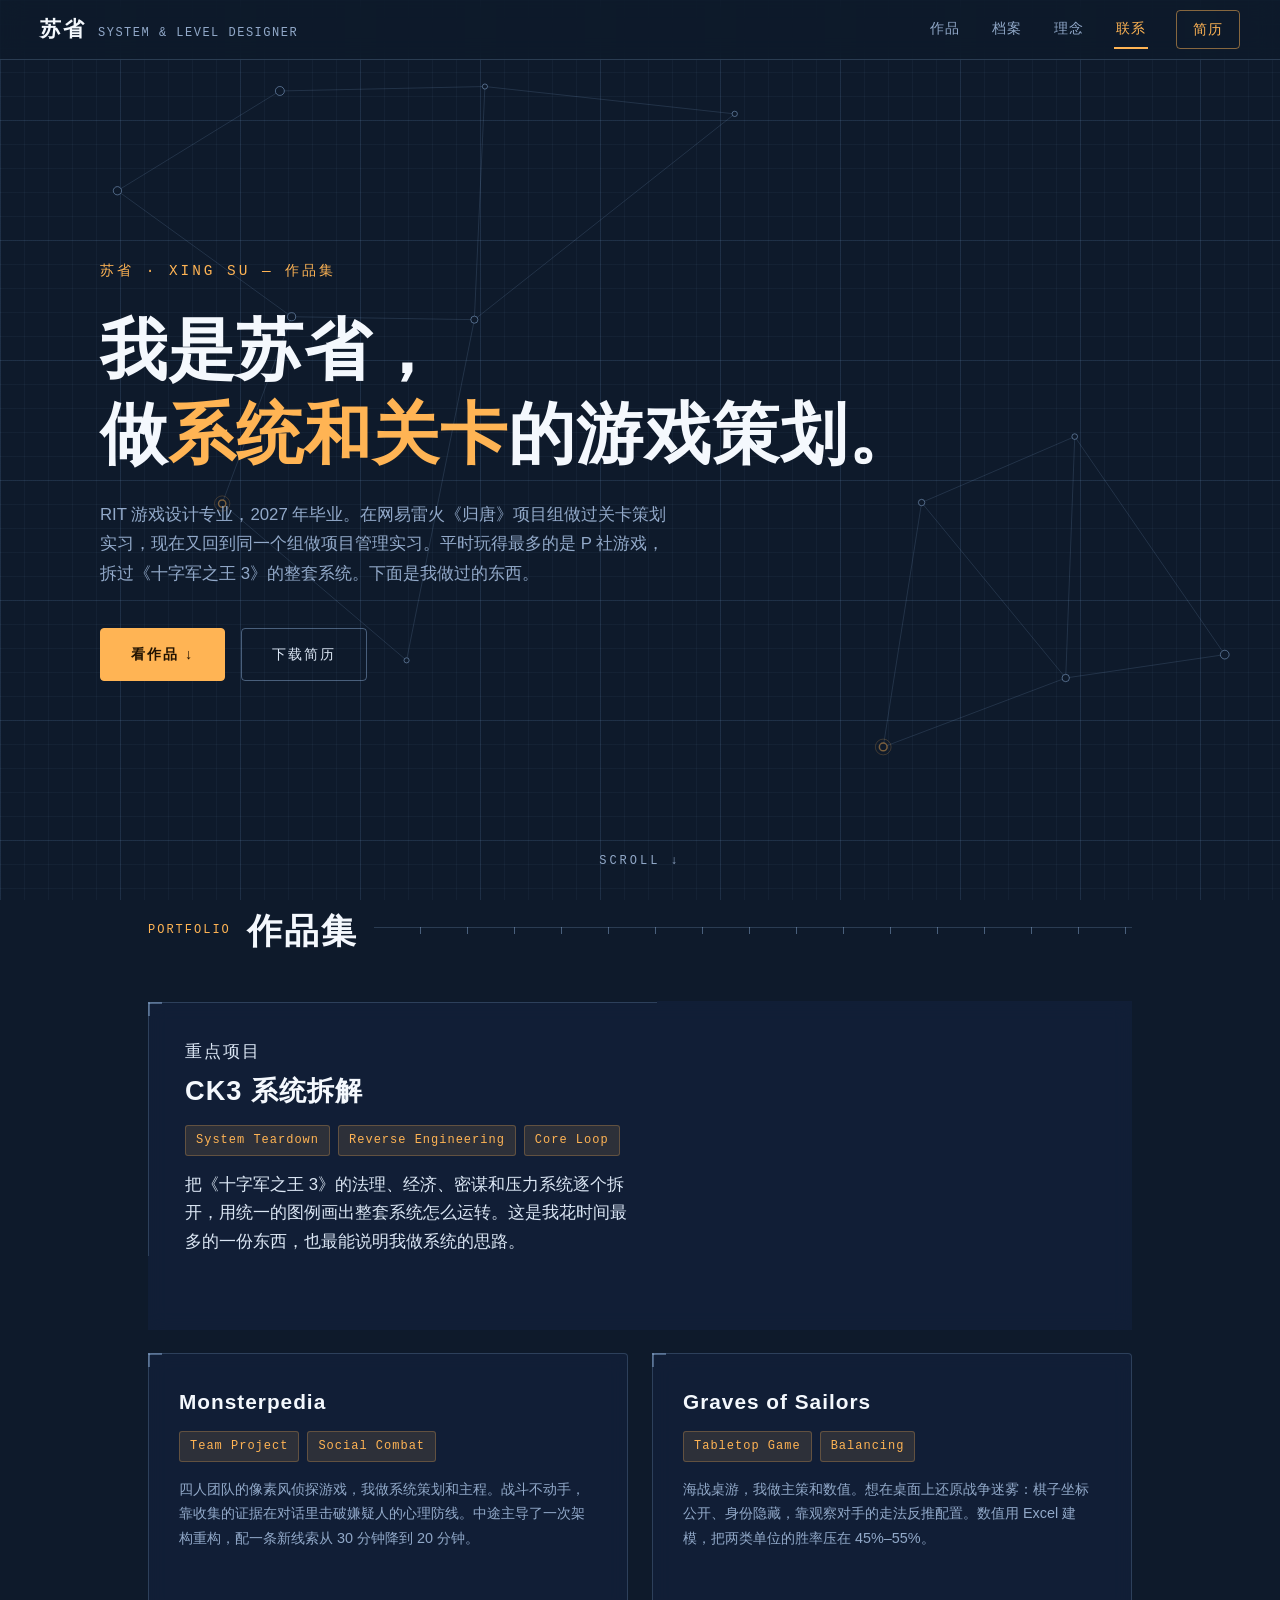
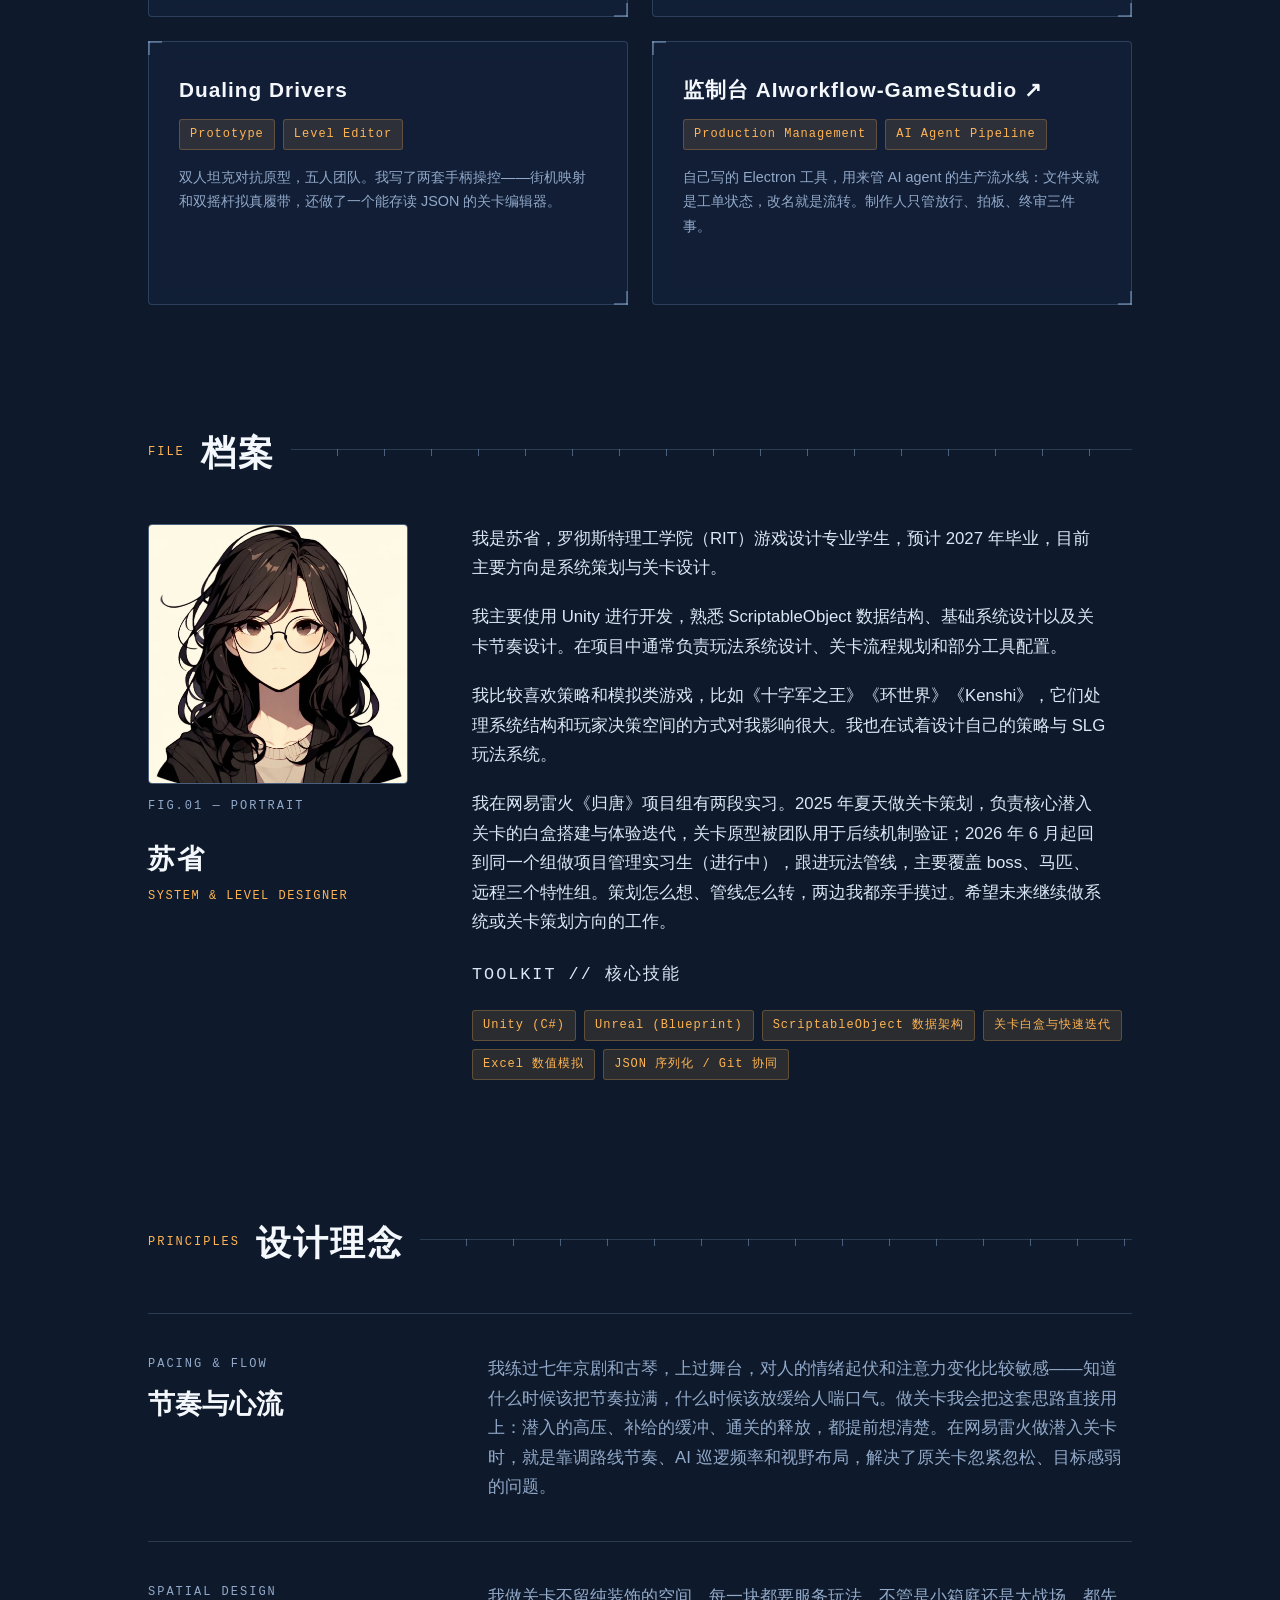
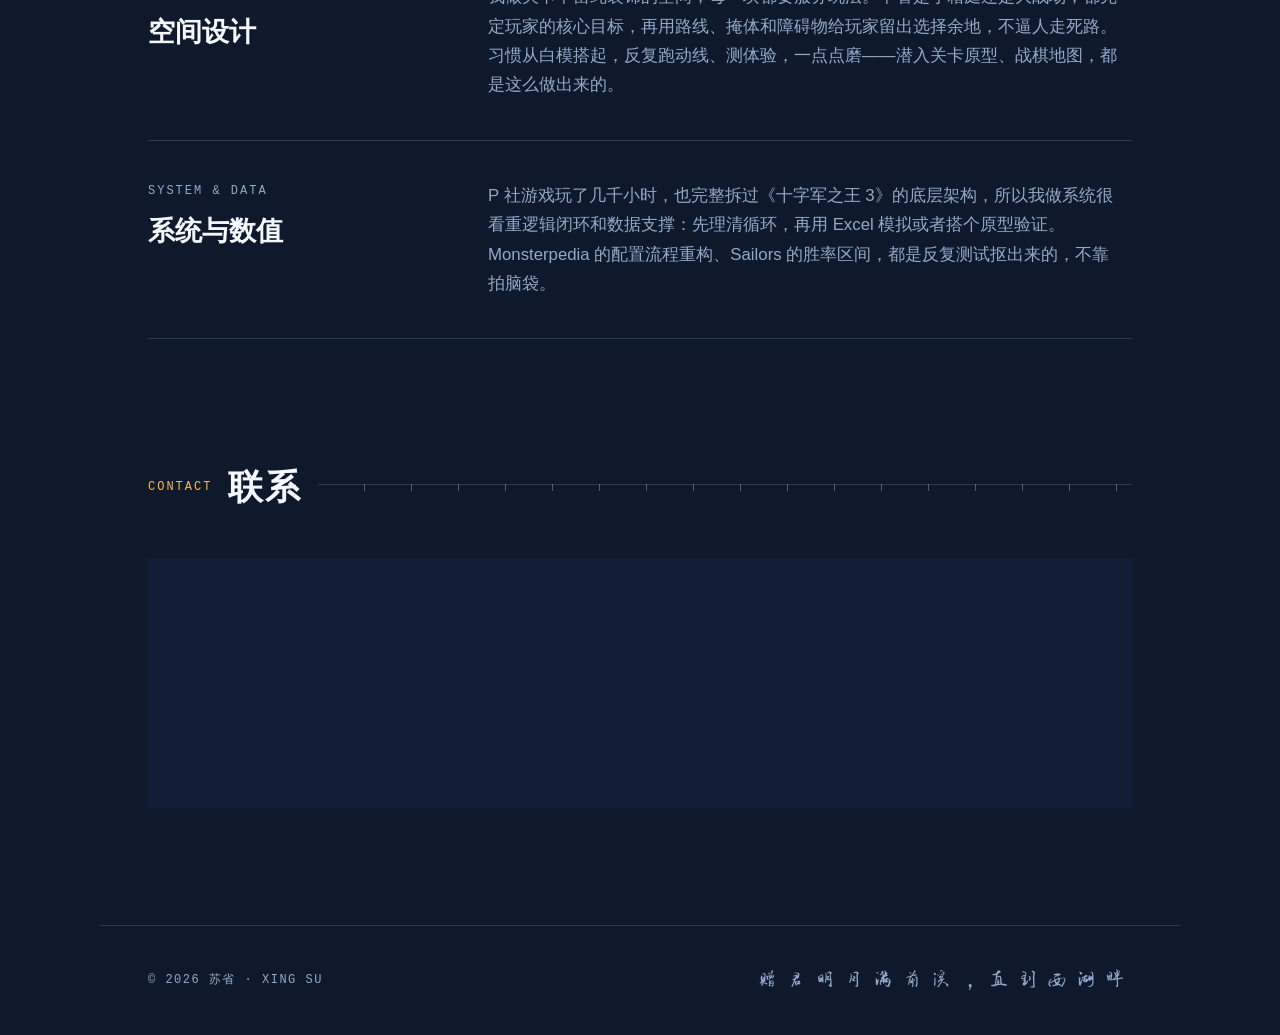
==== commit 01b50ce3: "档案区补入《归唐》项目管理实习经历 两段网易雷火实习合并叙述：2025 夏关卡策划 + 2026.06 起同组回聘 项目管理实习生（进行中，跟进玩法管线：boss/马匹/远程特性组）； hero 副文" ====
--- a/index.html
+++ b/index.html
@@ -35,7 +35,7 @@
                 <p class="hero-kicker">苏省 · XING SU — 作品集</p>
                 <h1>我是苏省，<br>做<em>系统和关卡</em>的游戏策划。</h1>
                 <p class="hero-sub">
-                    RIT 游戏设计专业，2027 年毕业，在网易雷火做过关卡策划实习。平时玩得最多的是 P 社游戏，拆过《十字军之王 3》的整套系统。下面是我做过的东西。
+                    RIT 游戏设计专业，2027 年毕业。在网易雷火《归唐》项目组做过关卡策划实习，现在又回到同一个组做项目管理实习。平时玩得最多的是 P 社游戏，拆过《十字军之王 3》的整套系统。下面是我做过的东西。
                 </p>
                 <div class="hero-cta">
                     <a class="btn-primary" href="#portfolio">看作品 ↓</a>
@@ -114,7 +114,7 @@
                     <p>我是苏省，罗彻斯特理工学院（RIT）游戏设计专业学生，预计 2027 年毕业，目前主要方向是系统策划与关卡设计。</p>
                     <p>我主要使用 Unity 进行开发，熟悉 ScriptableObject 数据结构、基础系统设计以及关卡节奏设计。在项目中通常负责玩法系统设计、关卡流程规划和部分工具配置。</p>
                     <p>我比较喜欢策略和模拟类游戏，比如《十字军之王》《环世界》《Kenshi》，它们处理系统结构和玩家决策空间的方式对我影响很大。我也在试着设计自己的策略与 SLG 玩法系统。</p>
-                    <p>曾在网易雷火参与关卡策划实习，负责战斗关卡流程搭建和关卡事件逻辑设计。希望未来继续从事系统或关卡策划方向的工作。</p>
+                    <p>我在网易雷火《归唐》项目组有两段实习。2025 年夏天做关卡策划，负责核心潜入关卡的白盒搭建与体验迭代，关卡原型被团队用于后续机制验证；2026 年 6 月起回到同一个组做项目管理实习生（进行中），跟进玩法管线，主要覆盖 boss、马匹、远程三个特性组。策划怎么想、管线怎么转，两边我都亲手摸过。希望未来继续做系统或关卡策划方向的工作。</p>
                     <div class="skills-row">
                         <p class="skills-label">TOOLKIT // 核心技能</p>
                         <div class="tags">
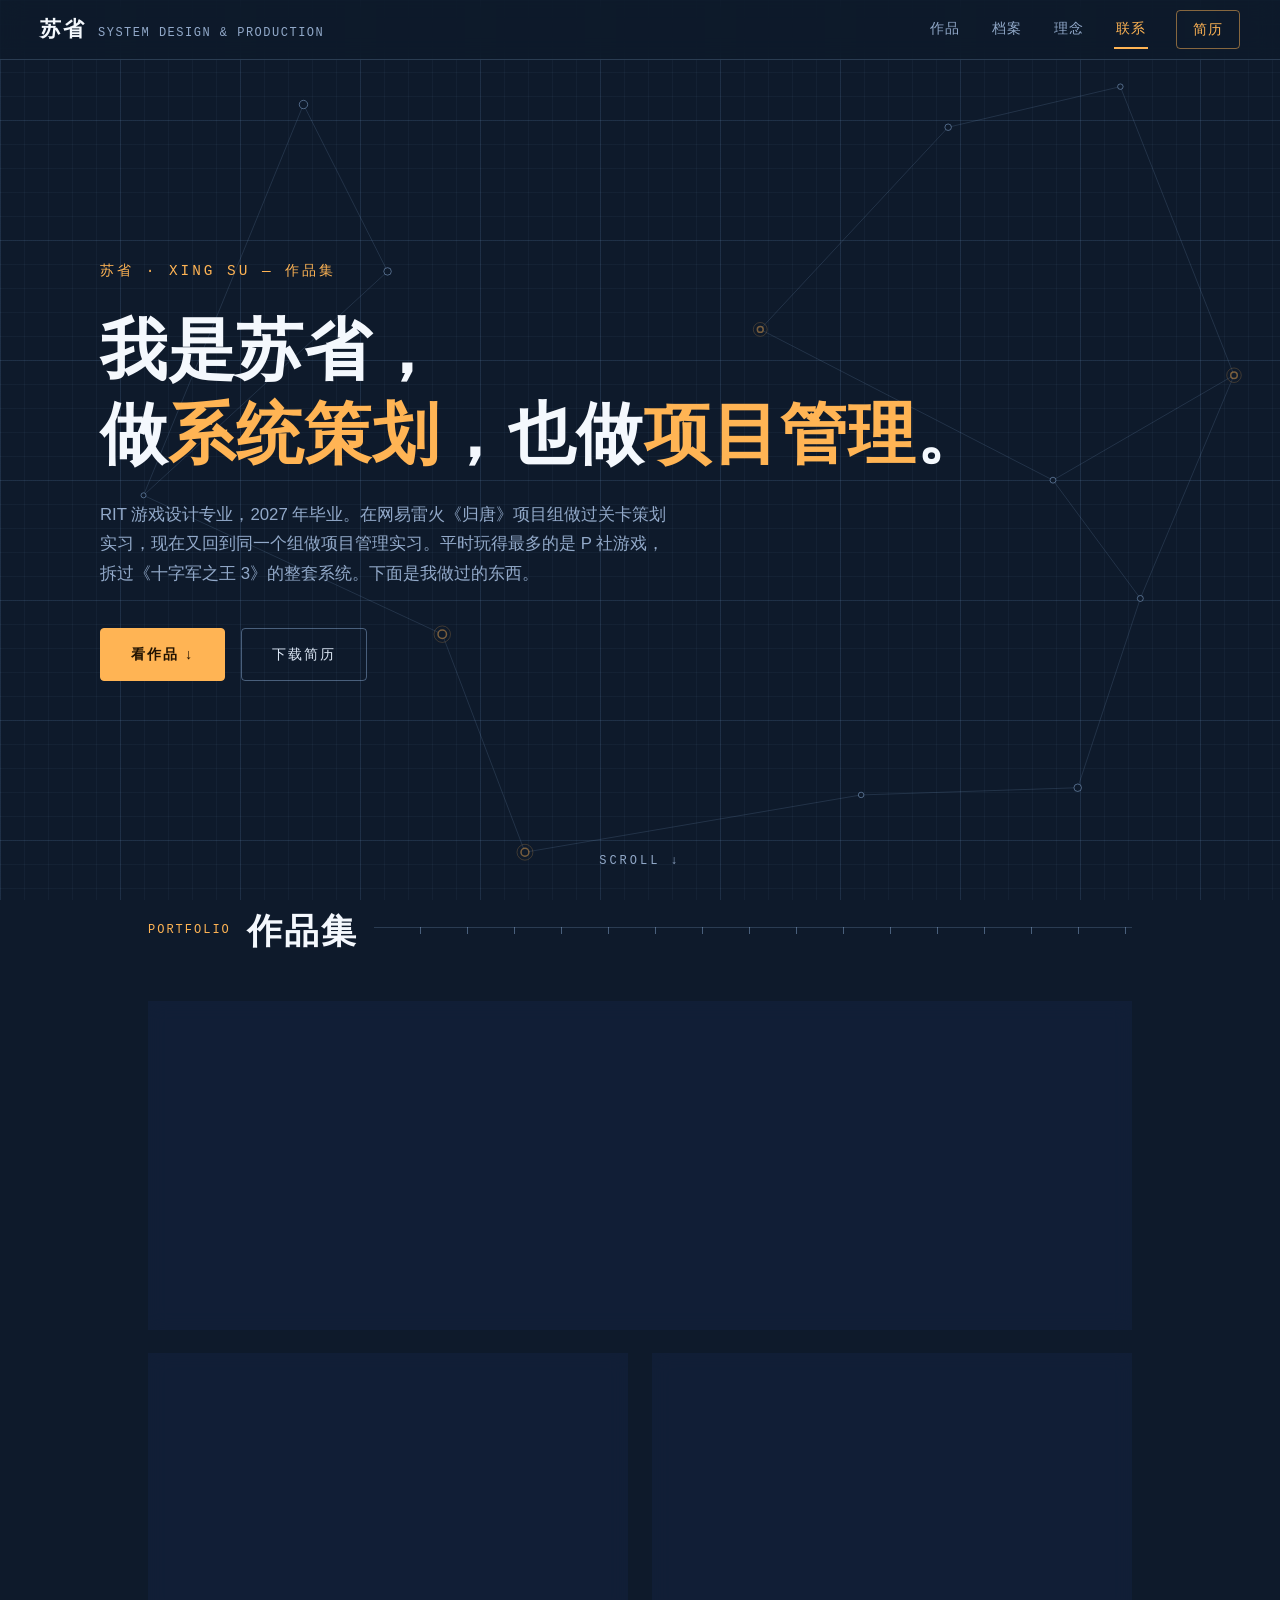
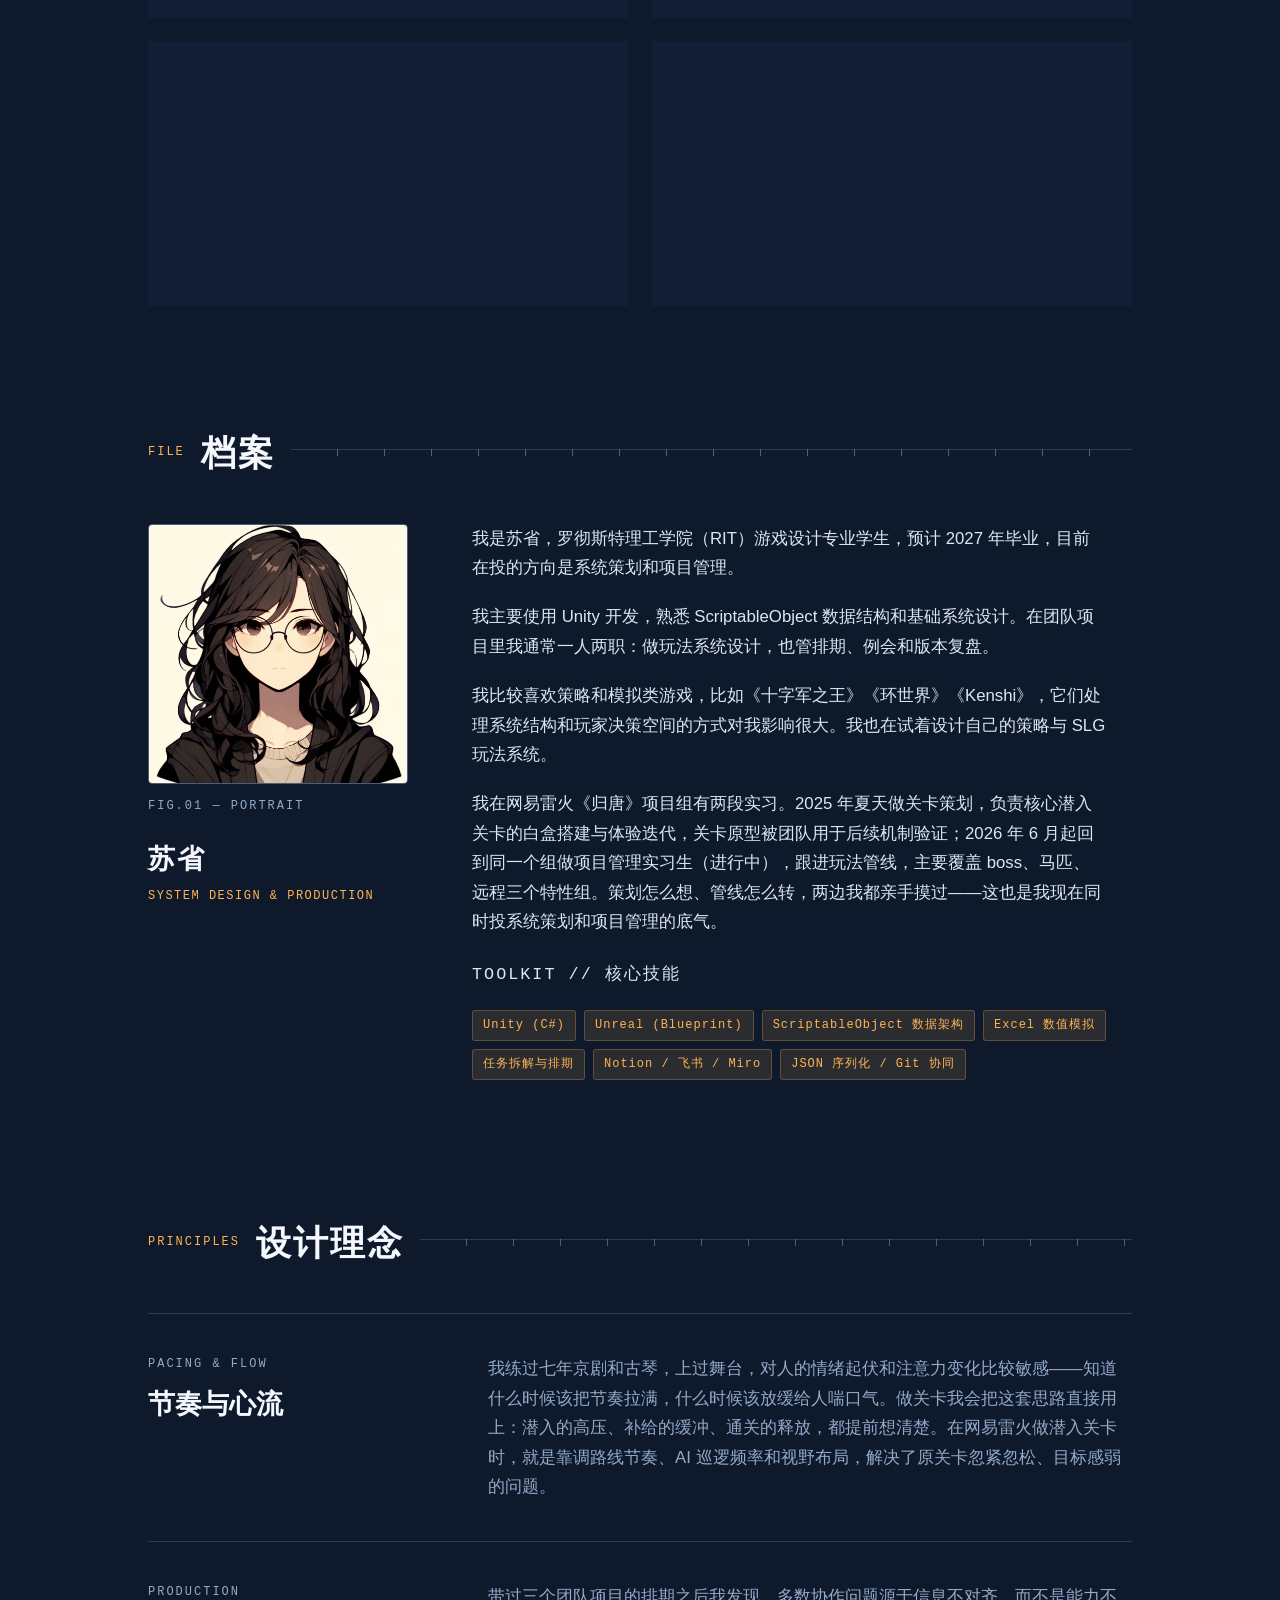
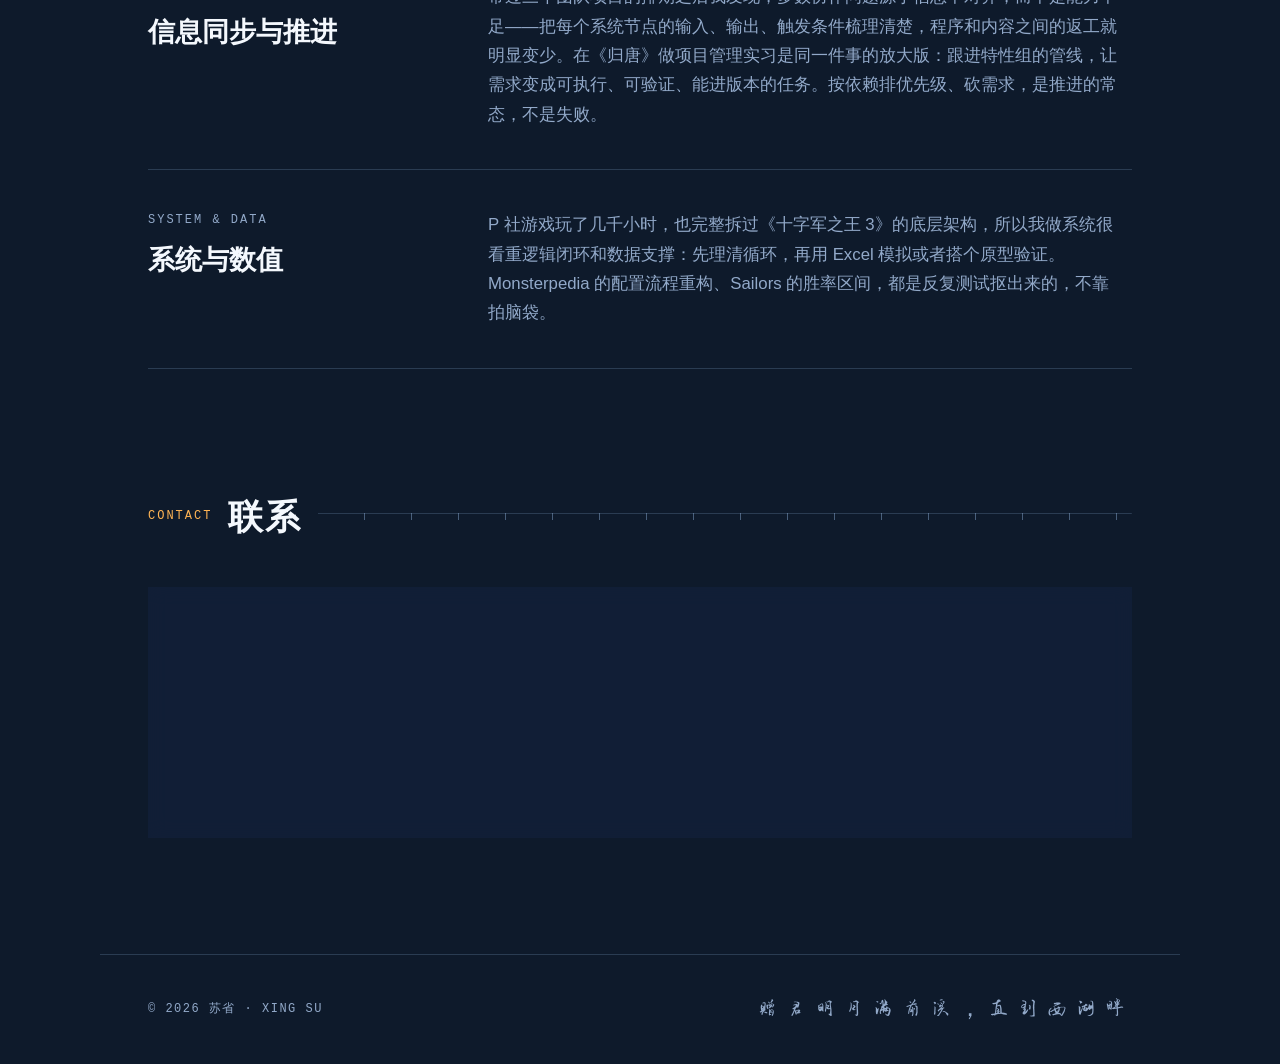
==== commit fa6fa4f8: "定位调整：系统策划 × 项目管理双轨等重 - hero/标题/描述改为双身份，全站导航标语换为 SYSTEM DESIGN & PRODUCTION - 档案区措辞对齐（在投方向、一人两职、双实习叙述" ====
--- a/index.html
+++ b/index.html
@@ -3,9 +3,9 @@
 <head>
     <meta charset="UTF-8">
     <meta name="viewport" content="width=device-width, initial-scale=1.0">
-    <title>苏省 - 游戏系统策划 & 关卡设计作品集</title>
-    <meta name="description" content="苏省（XingSu）游戏策划作品集，聚焦系统策划与关卡设计，包含 CK3 系统拆解、Monsterpedia、Graves of Sailors、Dualing Drivers 与监制台等项目。">
-    <meta property="og:title" content="苏省 - 游戏系统策划 & 关卡设计作品集">
+    <title>苏省 - 游戏系统策划 & 项目管理作品集</title>
+    <meta name="description" content="苏省（XingSu）作品集，聚焦游戏系统策划与项目管理，包含 CK3 系统拆解、监制台、Monsterpedia、Graves of Sailors 等项目。">
+    <meta property="og:title" content="苏省 - 游戏系统策划 & 项目管理作品集">
     <meta property="og:description" content="系统策划与关卡设计作品集：系统拆解、策略玩法与生产管线管理。">
     <meta property="og:image" content="./images/XingSu.jpg">
     <meta property="og:type" content="website">
@@ -17,7 +17,7 @@
     <canvas id="bg-canvas"></canvas>
 
     <header class="top-nav">
-        <a class="brand" href="#top">苏省<span class="brand-role">SYSTEM &amp; LEVEL DESIGNER</span></a>
+        <a class="brand" href="#top">苏省<span class="brand-role">SYSTEM DESIGN &amp; PRODUCTION</span></a>
         <nav class="nav-links">
             <a href="#portfolio">作品</a>
             <a href="#about">档案</a>
@@ -33,7 +33,7 @@
         <section class="hero">
             <div class="hero-inner">
                 <p class="hero-kicker">苏省 · XING SU — 作品集</p>
-                <h1>我是苏省，<br>做<em>系统和关卡</em>的游戏策划。</h1>
+                <h1>我是苏省，<br>做<em>系统策划</em>，也做<em>项目管理</em>。</h1>
                 <p class="hero-sub">
                     RIT 游戏设计专业，2027 年毕业。在网易雷火《归唐》项目组做过关卡策划实习，现在又回到同一个组做项目管理实习。平时玩得最多的是 P 社游戏，拆过《十字军之王 3》的整套系统。下面是我做过的东西。
                 </p>
@@ -66,10 +66,17 @@
                     </div>
                 </a>
 
+                <a href="https://github.com/suxing412/AIworkflow-GameStudio" class="project-card bp-panel" target="_blank" rel="noopener noreferrer">
+                    <h3>监制台 AIworkflow-GameStudio ↗</h3>
+                    <div class="tags"><span>Production Management</span><span>AI Agent Pipeline</span></div>
+                    <p>自己写的 Electron 工具，用来管 AI agent 的生产流水线：文件夹就是工单状态，改名就是流转。制作人只管放行、拍板、终审三件事。</p>
+                    <span class="card-arrow">去 GitHub →</span>
+                </a>
+
                 <a href="monsterpedia.html" class="project-card bp-panel">
                     <h3>Monsterpedia</h3>
                     <div class="tags"><span>Team Project</span><span>Social Combat</span></div>
-                    <p>四人团队的像素风侦探游戏，我做系统策划和主程。战斗不动手，靠收集的证据在对话里击破嫌疑人的心理防线。中途主导了一次架构重构，配一条新线索从 30 分钟降到 20 分钟。</p>
+                    <p>四人团队的像素风侦探游戏，我做系统策划和主程，兼管排期和例会。战斗不动手，靠证据在对话里击破嫌疑人的心理防线。中途主导架构重构，配一条新线索从 30 分钟降到 20 分钟。</p>
                     <span class="card-arrow">看复盘 →</span>
                 </a>
 
@@ -87,12 +94,6 @@
                     <span class="card-arrow">看复盘 →</span>
                 </a>
 
-                <a href="https://github.com/suxing412/AIworkflow-GameStudio" class="project-card bp-panel" target="_blank" rel="noopener noreferrer">
-                    <h3>监制台 AIworkflow-GameStudio ↗</h3>
-                    <div class="tags"><span>Production Management</span><span>AI Agent Pipeline</span></div>
-                    <p>自己写的 Electron 工具，用来管 AI agent 的生产流水线：文件夹就是工单状态，改名就是流转。制作人只管放行、拍板、终审三件事。</p>
-                    <span class="card-arrow">去 GitHub →</span>
-                </a>
             </div>
         </section>
 
@@ -108,21 +109,22 @@
                     <img src="./images/XingSu.jpg" alt="苏省个人照片" loading="lazy" decoding="async" width="1024" height="1024">
                     <p class="photo-caption">FIG.01 — PORTRAIT</p>
                     <h3 class="about-name">苏省</h3>
-                    <p class="about-role">System &amp; Level Designer</p>
+                    <p class="about-role">System Design &amp; Production</p>
                 </div>
                 <div class="about-body">
-                    <p>我是苏省，罗彻斯特理工学院（RIT）游戏设计专业学生，预计 2027 年毕业，目前主要方向是系统策划与关卡设计。</p>
-                    <p>我主要使用 Unity 进行开发，熟悉 ScriptableObject 数据结构、基础系统设计以及关卡节奏设计。在项目中通常负责玩法系统设计、关卡流程规划和部分工具配置。</p>
+                    <p>我是苏省，罗彻斯特理工学院（RIT）游戏设计专业学生，预计 2027 年毕业，目前在投的方向是系统策划和项目管理。</p>
+                    <p>我主要使用 Unity 开发，熟悉 ScriptableObject 数据结构和基础系统设计。在团队项目里我通常一人两职：做玩法系统设计，也管排期、例会和版本复盘。</p>
                     <p>我比较喜欢策略和模拟类游戏，比如《十字军之王》《环世界》《Kenshi》，它们处理系统结构和玩家决策空间的方式对我影响很大。我也在试着设计自己的策略与 SLG 玩法系统。</p>
-                    <p>我在网易雷火《归唐》项目组有两段实习。2025 年夏天做关卡策划，负责核心潜入关卡的白盒搭建与体验迭代，关卡原型被团队用于后续机制验证；2026 年 6 月起回到同一个组做项目管理实习生（进行中），跟进玩法管线，主要覆盖 boss、马匹、远程三个特性组。策划怎么想、管线怎么转，两边我都亲手摸过。希望未来继续做系统或关卡策划方向的工作。</p>
+                    <p>我在网易雷火《归唐》项目组有两段实习。2025 年夏天做关卡策划，负责核心潜入关卡的白盒搭建与体验迭代，关卡原型被团队用于后续机制验证；2026 年 6 月起回到同一个组做项目管理实习生（进行中），跟进玩法管线，主要覆盖 boss、马匹、远程三个特性组。策划怎么想、管线怎么转，两边我都亲手摸过——这也是我现在同时投系统策划和项目管理的底气。</p>
                     <div class="skills-row">
                         <p class="skills-label">TOOLKIT // 核心技能</p>
                         <div class="tags">
                             <span>Unity (C#)</span>
                             <span>Unreal (Blueprint)</span>
                             <span>ScriptableObject 数据架构</span>
-                            <span>关卡白盒与快速迭代</span>
                             <span>Excel 数值模拟</span>
+                            <span>任务拆解与排期</span>
+                            <span>Notion / 飞书 / Miro</span>
                             <span>JSON 序列化 / Git 协同</span>
                         </div>
                     </div>
@@ -149,11 +151,11 @@
 
             <div class="principle">
                 <div class="principle-head">
-                    <p class="p-code">SPATIAL DESIGN</p>
-                    <h3>空间设计</h3>
+                    <p class="p-code">PRODUCTION</p>
+                    <h3>信息同步与推进</h3>
                 </div>
                 <div class="principle-body">
-                    <p>我做关卡不留纯装饰的空间，每一块都要服务玩法。不管是小箱庭还是大战场，都先定玩家的核心目标，再用路线、掩体和障碍物给玩家留出选择余地，不逼人走死路。习惯从白模搭起，反复跑动线、测体验，一点点磨——潜入关卡原型、战棋地图，都是这么做出来的。</p>
+                    <p>带过三个团队项目的排期之后我发现，多数协作问题源于信息不对齐，而不是能力不足——把每个系统节点的输入、输出、触发条件梳理清楚，程序和内容之间的返工就明显变少。在《归唐》做项目管理实习是同一件事的放大版：跟进特性组的管线，让需求变成可执行、可验证、能进版本的任务。按依赖排优先级、砍需求，是推进的常态，不是失败。</p>
                 </div>
             </div>
 
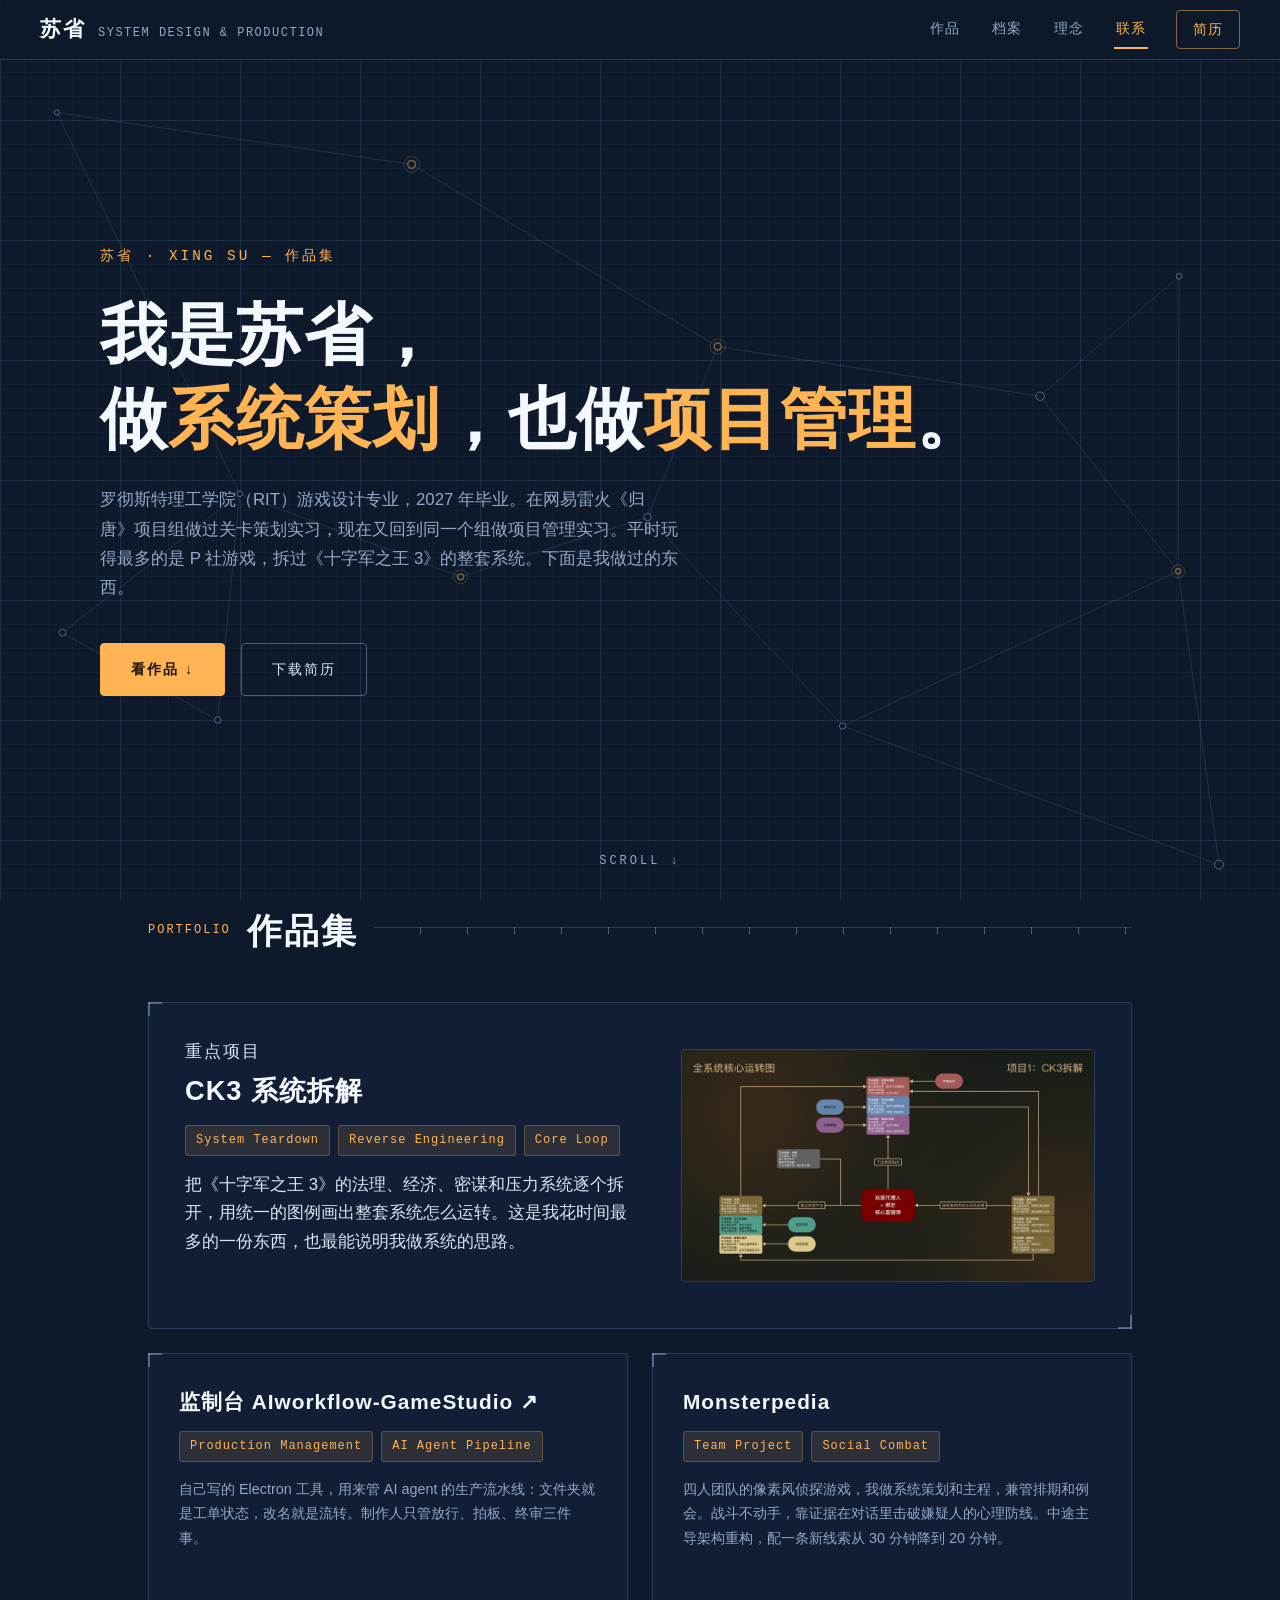
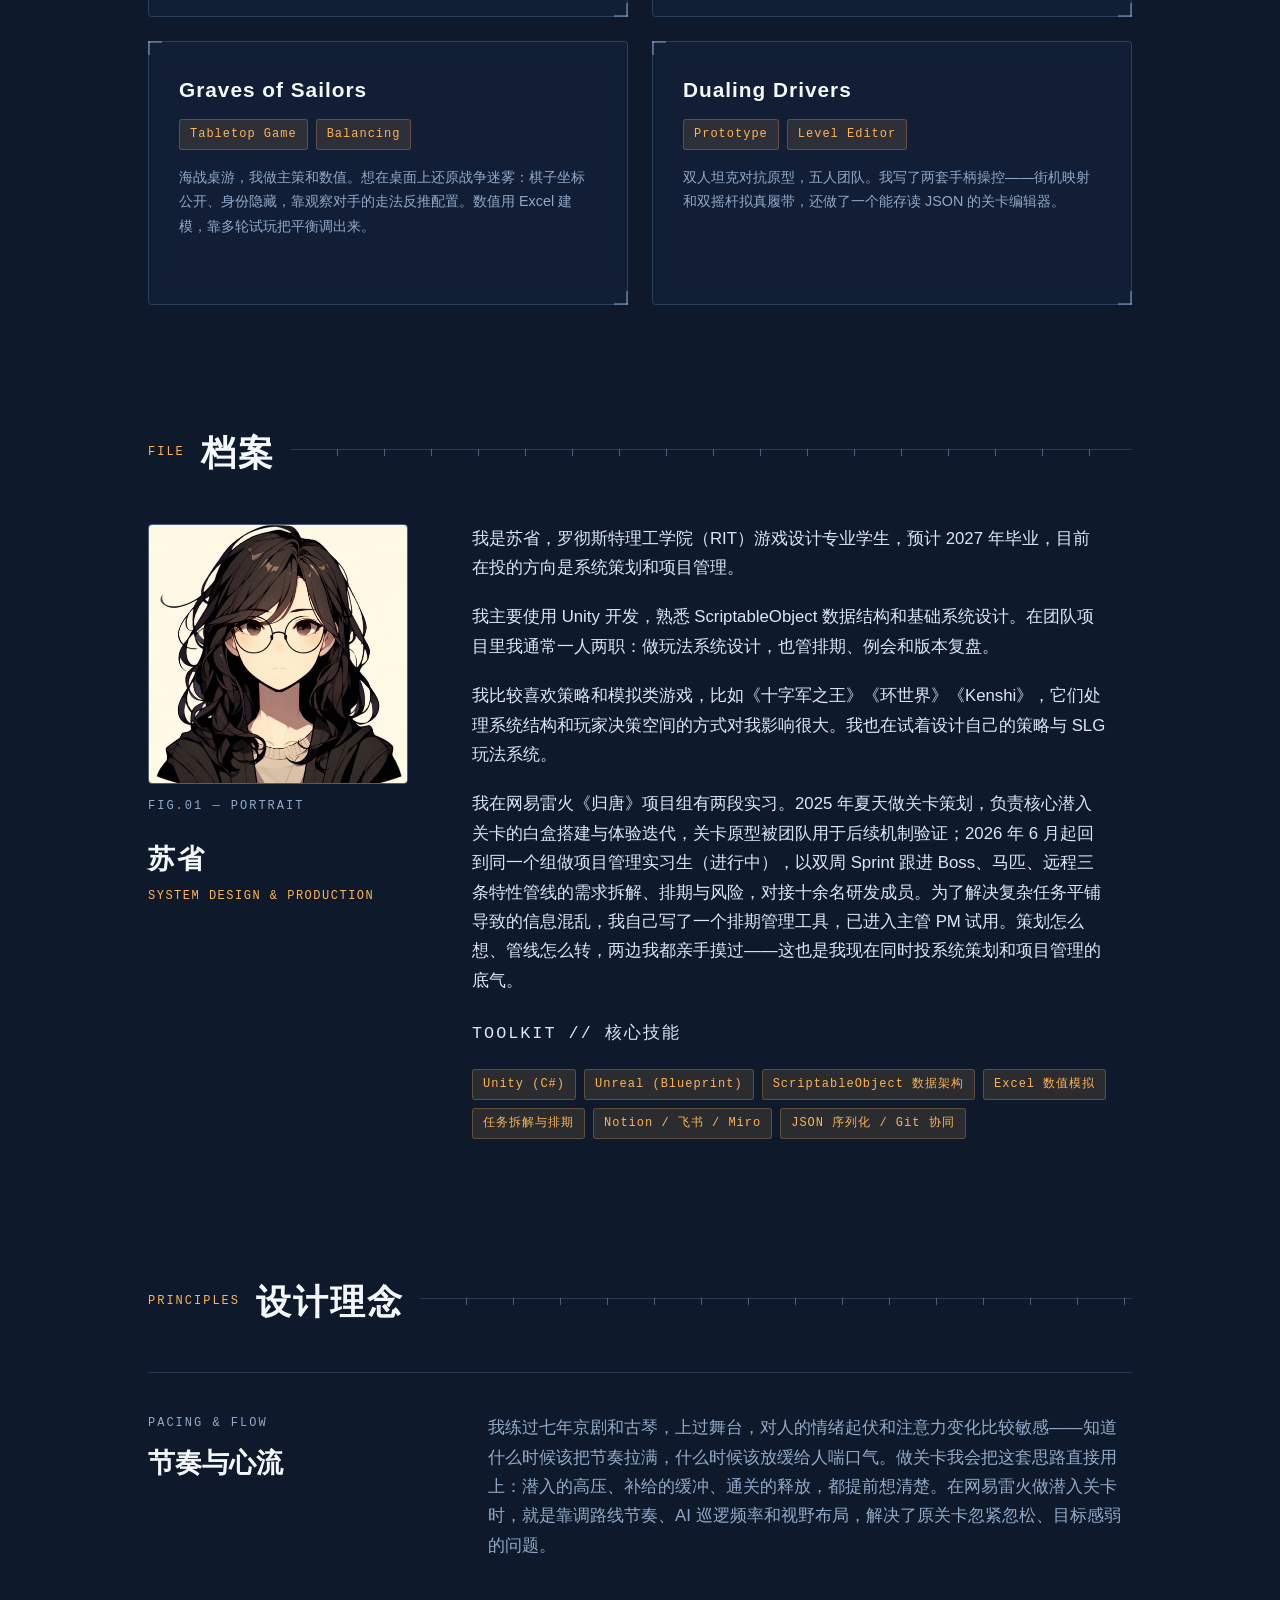
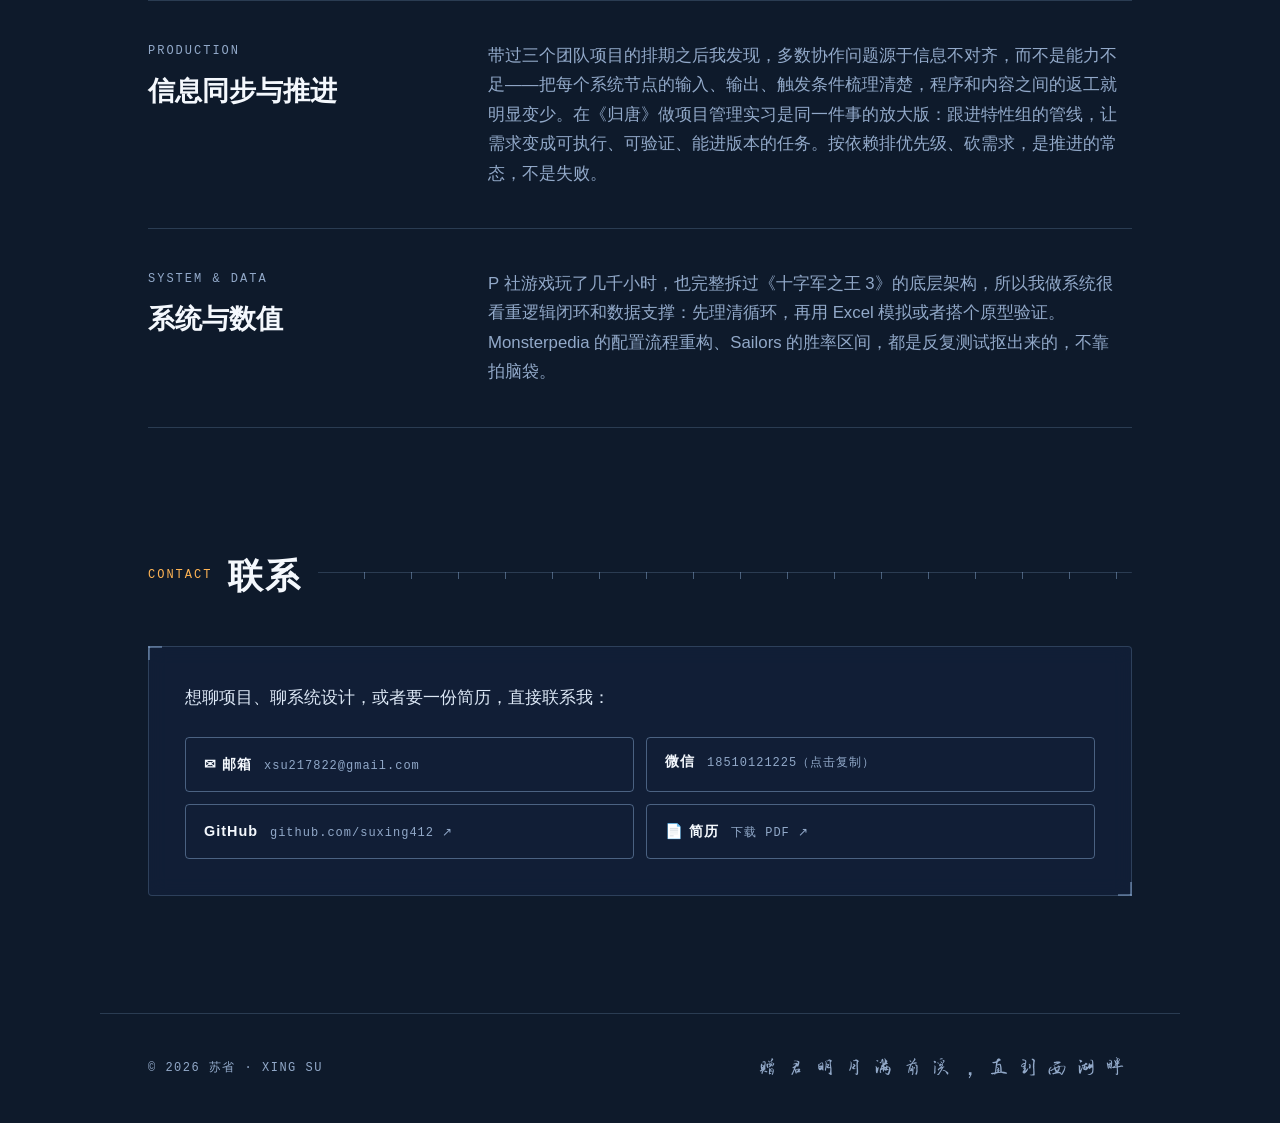
==== commit e09ff56f: "双轨定位落地:补挂通用版简历 PDF、档案区对齐 PM 实习细节、修正数值表述 - Demos/苏省-简历.pdf:新增(此前三处"简历"按钮为死链),内容为系统策划×项目管理通用版 - index." ====
--- a/index.html
+++ b/index.html
@@ -35,7 +35,7 @@
                 <p class="hero-kicker">苏省 · XING SU — 作品集</p>
                 <h1>我是苏省，<br>做<em>系统策划</em>，也做<em>项目管理</em>。</h1>
                 <p class="hero-sub">
-                    RIT 游戏设计专业，2027 年毕业。在网易雷火《归唐》项目组做过关卡策划实习，现在又回到同一个组做项目管理实习。平时玩得最多的是 P 社游戏，拆过《十字军之王 3》的整套系统。下面是我做过的东西。
+                    罗彻斯特理工学院（RIT）游戏设计专业，2027 年毕业。在网易雷火《归唐》项目组做过关卡策划实习，现在又回到同一个组做项目管理实习。平时玩得最多的是 P 社游戏，拆过《十字军之王 3》的整套系统。下面是我做过的东西。
                 </p>
                 <div class="hero-cta">
                     <a class="btn-primary" href="#portfolio">看作品 ↓</a>
@@ -83,7 +83,7 @@
                 <a href="sailors.html" class="project-card bp-panel">
                     <h3>Graves of Sailors</h3>
                     <div class="tags"><span>Tabletop Game</span><span>Balancing</span></div>
-                    <p>海战桌游，我做主策和数值。想在桌面上还原战争迷雾：棋子坐标公开、身份隐藏，靠观察对手的走法反推配置。数值用 Excel 建模，把两类单位的胜率压在 45%–55%。</p>
+                    <p>海战桌游，我做主策和数值。想在桌面上还原战争迷雾：棋子坐标公开、身份隐藏，靠观察对手的走法反推配置。数值用 Excel 建模，靠多轮试玩把平衡调出来。</p>
                     <span class="card-arrow">看复盘 →</span>
                 </a>
 
@@ -115,7 +115,7 @@
                     <p>我是苏省，罗彻斯特理工学院（RIT）游戏设计专业学生，预计 2027 年毕业，目前在投的方向是系统策划和项目管理。</p>
                     <p>我主要使用 Unity 开发，熟悉 ScriptableObject 数据结构和基础系统设计。在团队项目里我通常一人两职：做玩法系统设计，也管排期、例会和版本复盘。</p>
                     <p>我比较喜欢策略和模拟类游戏，比如《十字军之王》《环世界》《Kenshi》，它们处理系统结构和玩家决策空间的方式对我影响很大。我也在试着设计自己的策略与 SLG 玩法系统。</p>
-                    <p>我在网易雷火《归唐》项目组有两段实习。2025 年夏天做关卡策划，负责核心潜入关卡的白盒搭建与体验迭代，关卡原型被团队用于后续机制验证；2026 年 6 月起回到同一个组做项目管理实习生（进行中），跟进玩法管线，主要覆盖 boss、马匹、远程三个特性组。策划怎么想、管线怎么转，两边我都亲手摸过——这也是我现在同时投系统策划和项目管理的底气。</p>
+                    <p>我在网易雷火《归唐》项目组有两段实习。2025 年夏天做关卡策划，负责核心潜入关卡的白盒搭建与体验迭代，关卡原型被团队用于后续机制验证；2026 年 6 月起回到同一个组做项目管理实习生（进行中），以双周 Sprint 跟进 Boss、马匹、远程三条特性管线的需求拆解、排期与风险，对接十余名研发成员。为了解决复杂任务平铺导致的信息混乱，我自己写了一个排期管理工具，已进入主管 PM 试用。策划怎么想、管线怎么转，两边我都亲手摸过——这也是我现在同时投系统策划和项目管理的底气。</p>
                     <div class="skills-row">
                         <p class="skills-label">TOOLKIT // 核心技能</p>
                         <div class="tags">
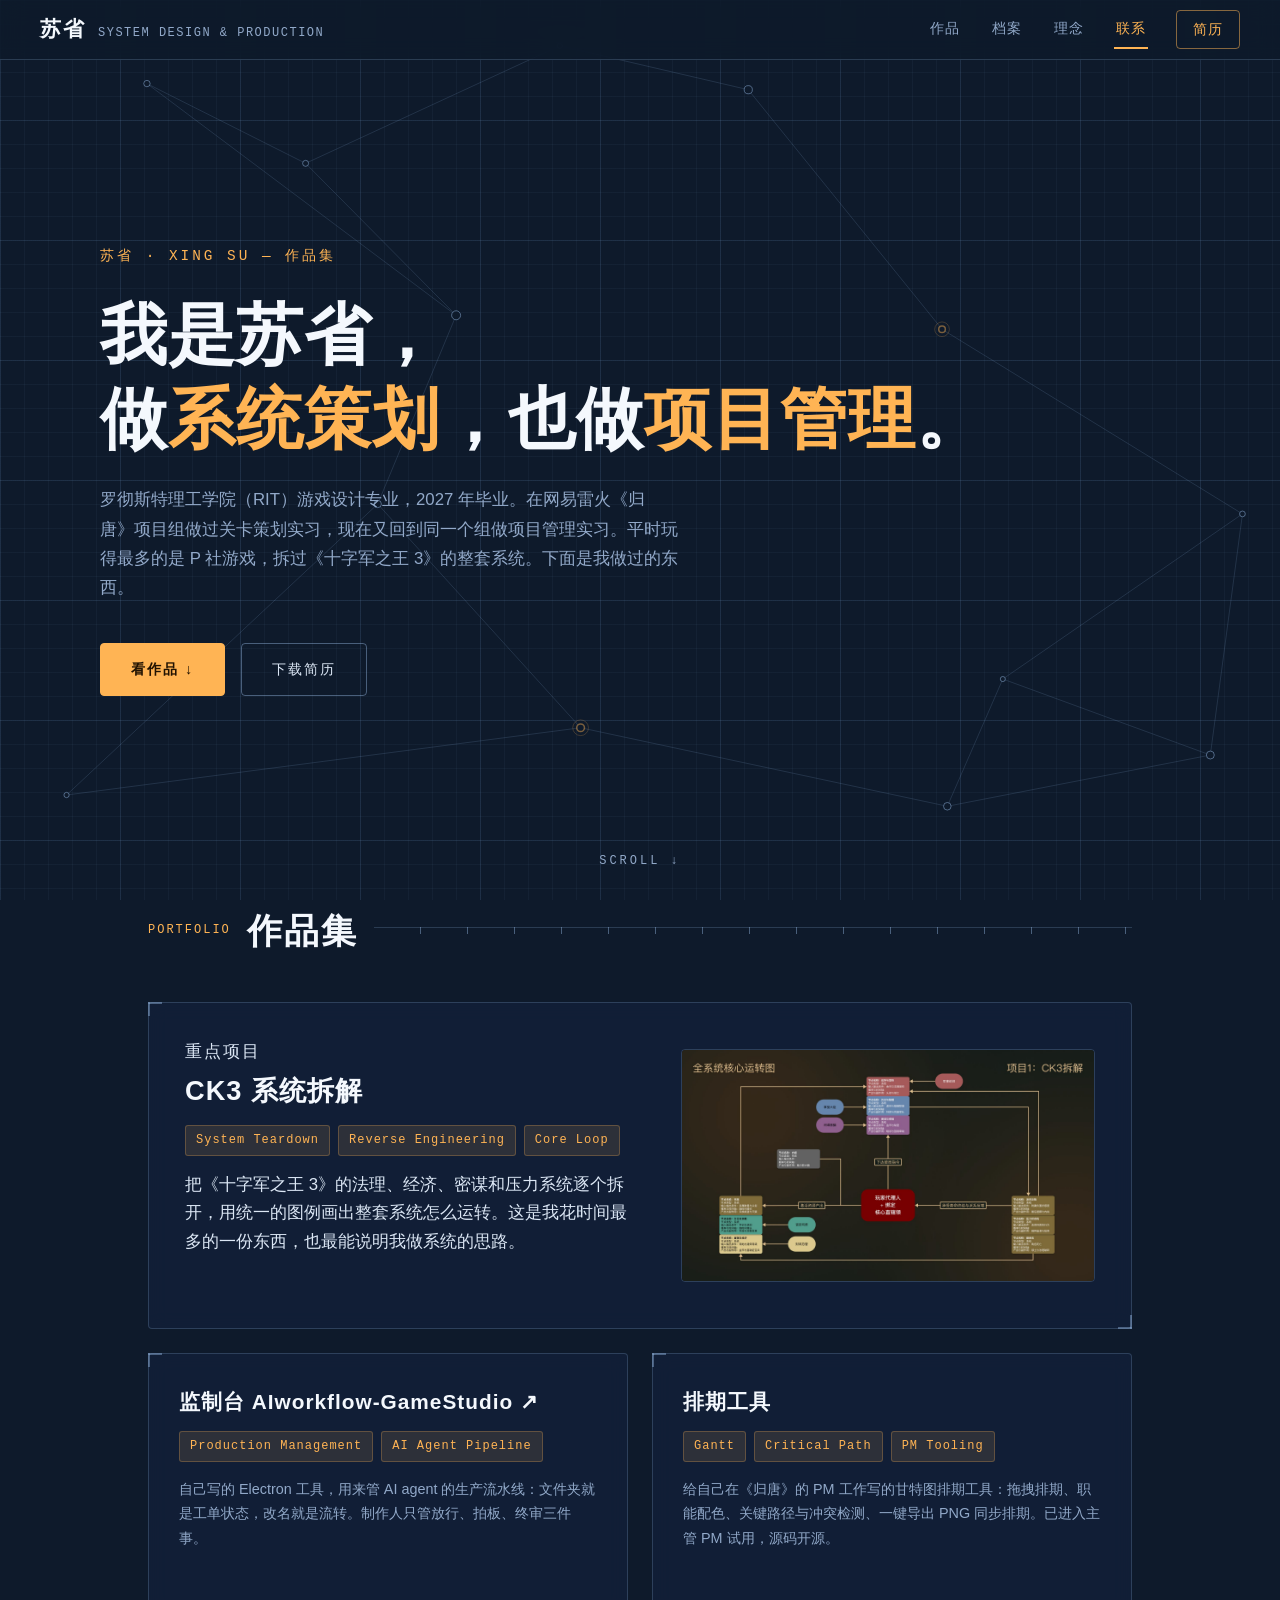
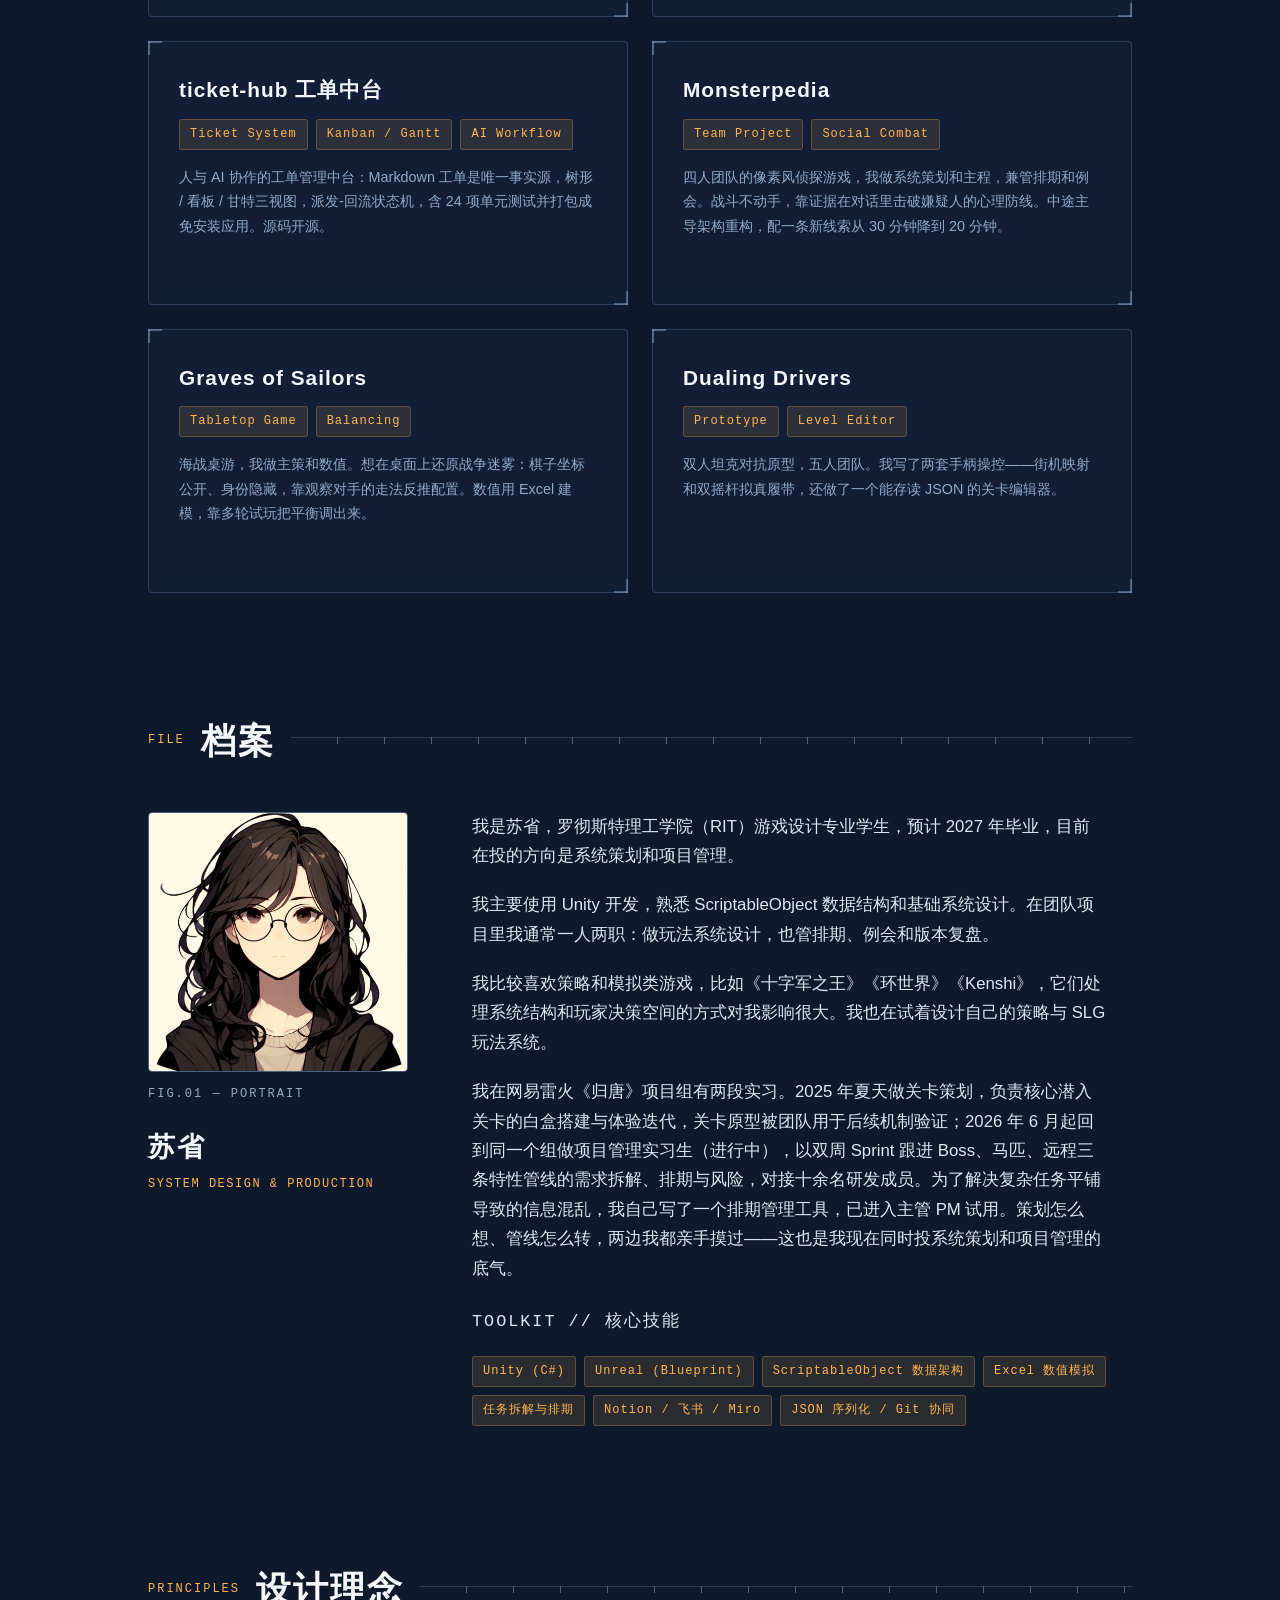
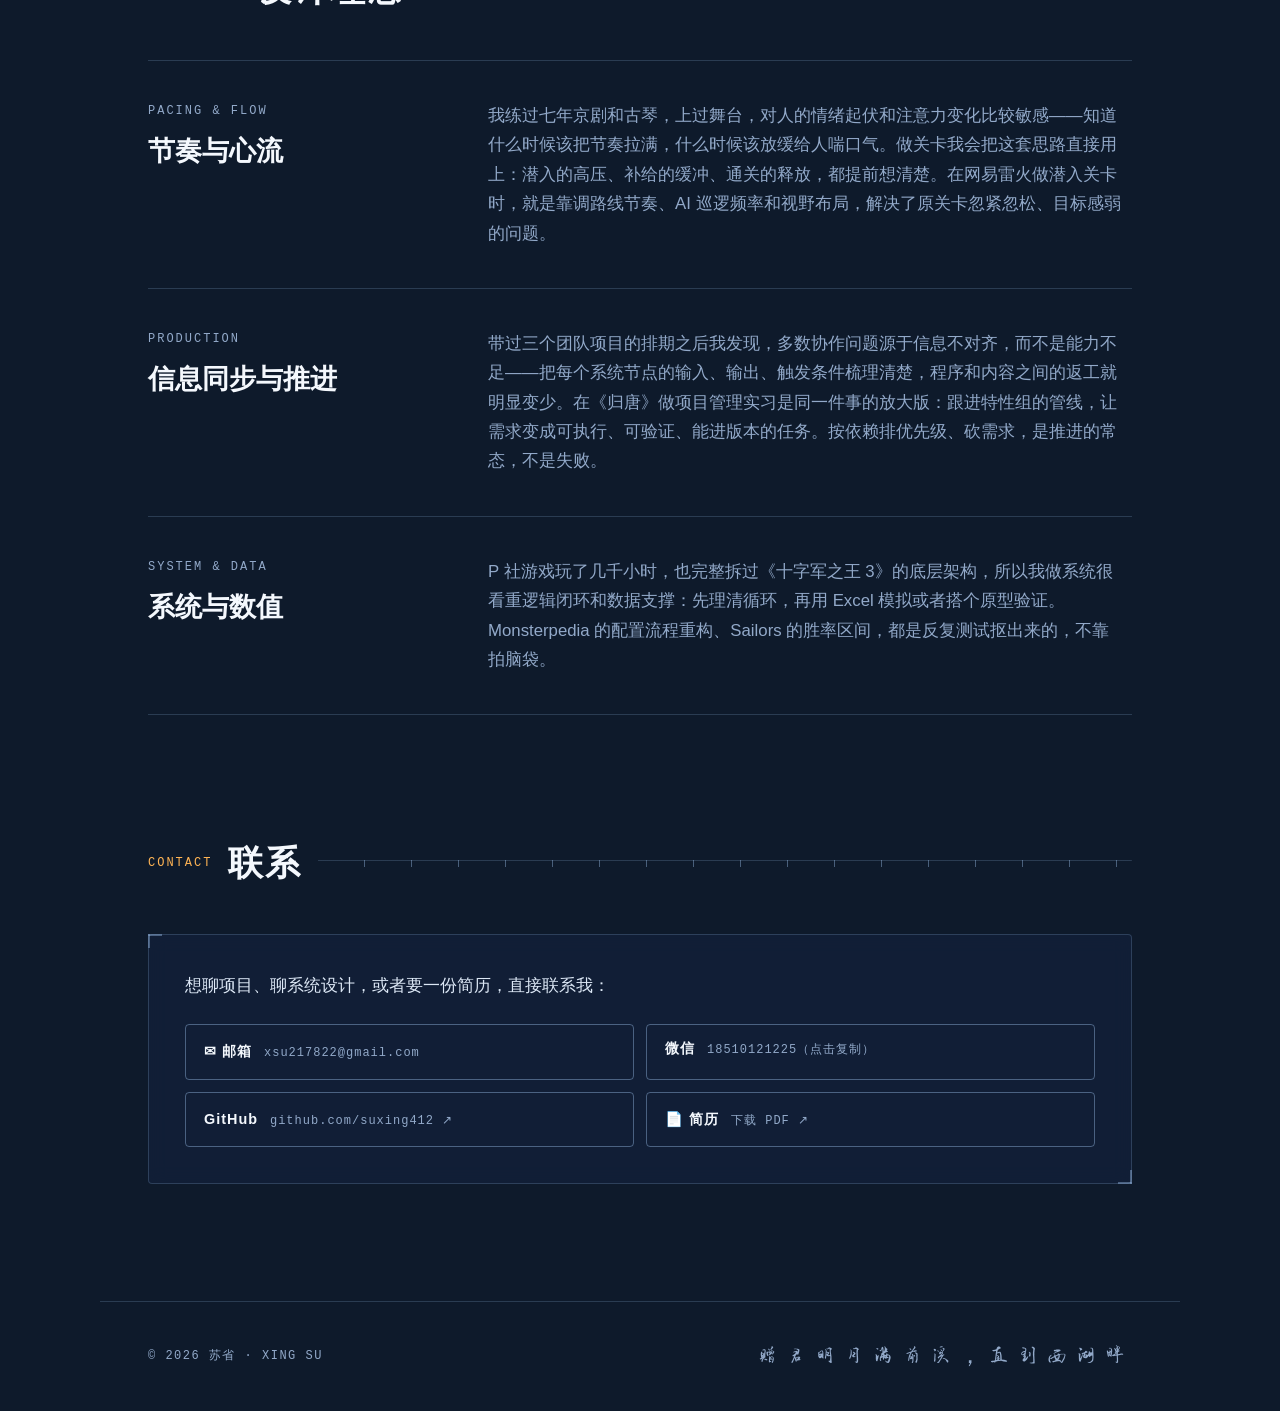
==== commit 8e4311df: "作品集新增排期工具与 ticket-hub 工单中台:详情页 + 可交互在线演示 + GitHub 源码链接 - 新增 scheduler.html / ticket-hub.html 详情页,配图均" ====
--- a/index.html
+++ b/index.html
@@ -71,6 +71,20 @@
                     <div class="tags"><span>Production Management</span><span>AI Agent Pipeline</span></div>
                     <p>自己写的 Electron 工具，用来管 AI agent 的生产流水线：文件夹就是工单状态，改名就是流转。制作人只管放行、拍板、终审三件事。</p>
                     <span class="card-arrow">去 GitHub →</span>
+                </a>
+
+                <a href="scheduler.html" class="project-card bp-panel">
+                    <h3>排期工具</h3>
+                    <div class="tags"><span>Gantt</span><span>Critical Path</span><span>PM Tooling</span></div>
+                    <p>给自己在《归唐》的 PM 工作写的甘特图排期工具：拖拽排期、职能配色、关键路径与冲突检测、一键导出 PNG 同步排期。已进入主管 PM 试用，源码开源。</p>
+                    <span class="card-arrow">看介绍 · 可在线试用 →</span>
+                </a>
+
+                <a href="ticket-hub.html" class="project-card bp-panel">
+                    <h3>ticket-hub 工单中台</h3>
+                    <div class="tags"><span>Ticket System</span><span>Kanban / Gantt</span><span>AI Workflow</span></div>
+                    <p>人与 AI 协作的工单管理中台：Markdown 工单是唯一事实源，树形 / 看板 / 甘特三视图，派发-回流状态机，含 24 项单元测试并打包成免安装应用。源码开源。</p>
+                    <span class="card-arrow">看介绍 · 可在线试用 →</span>
                 </a>
 
                 <a href="monsterpedia.html" class="project-card bp-panel">
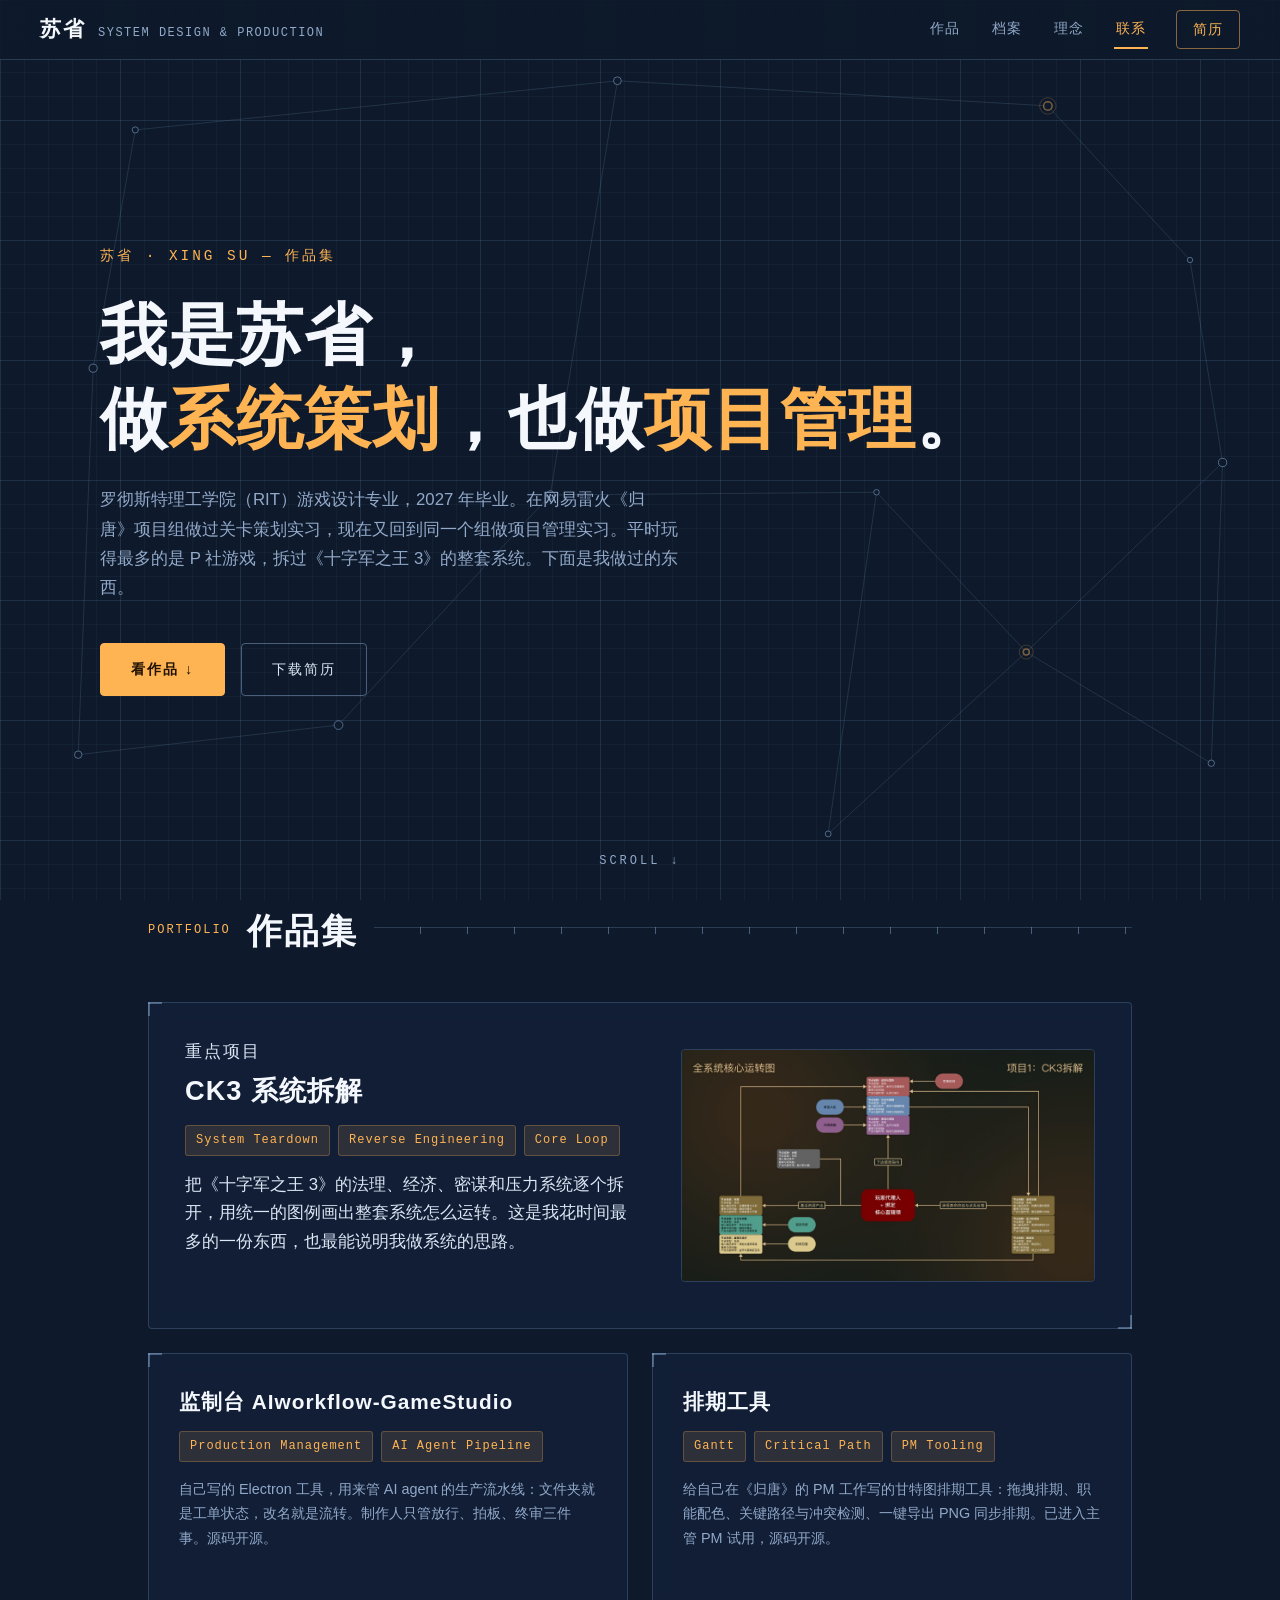
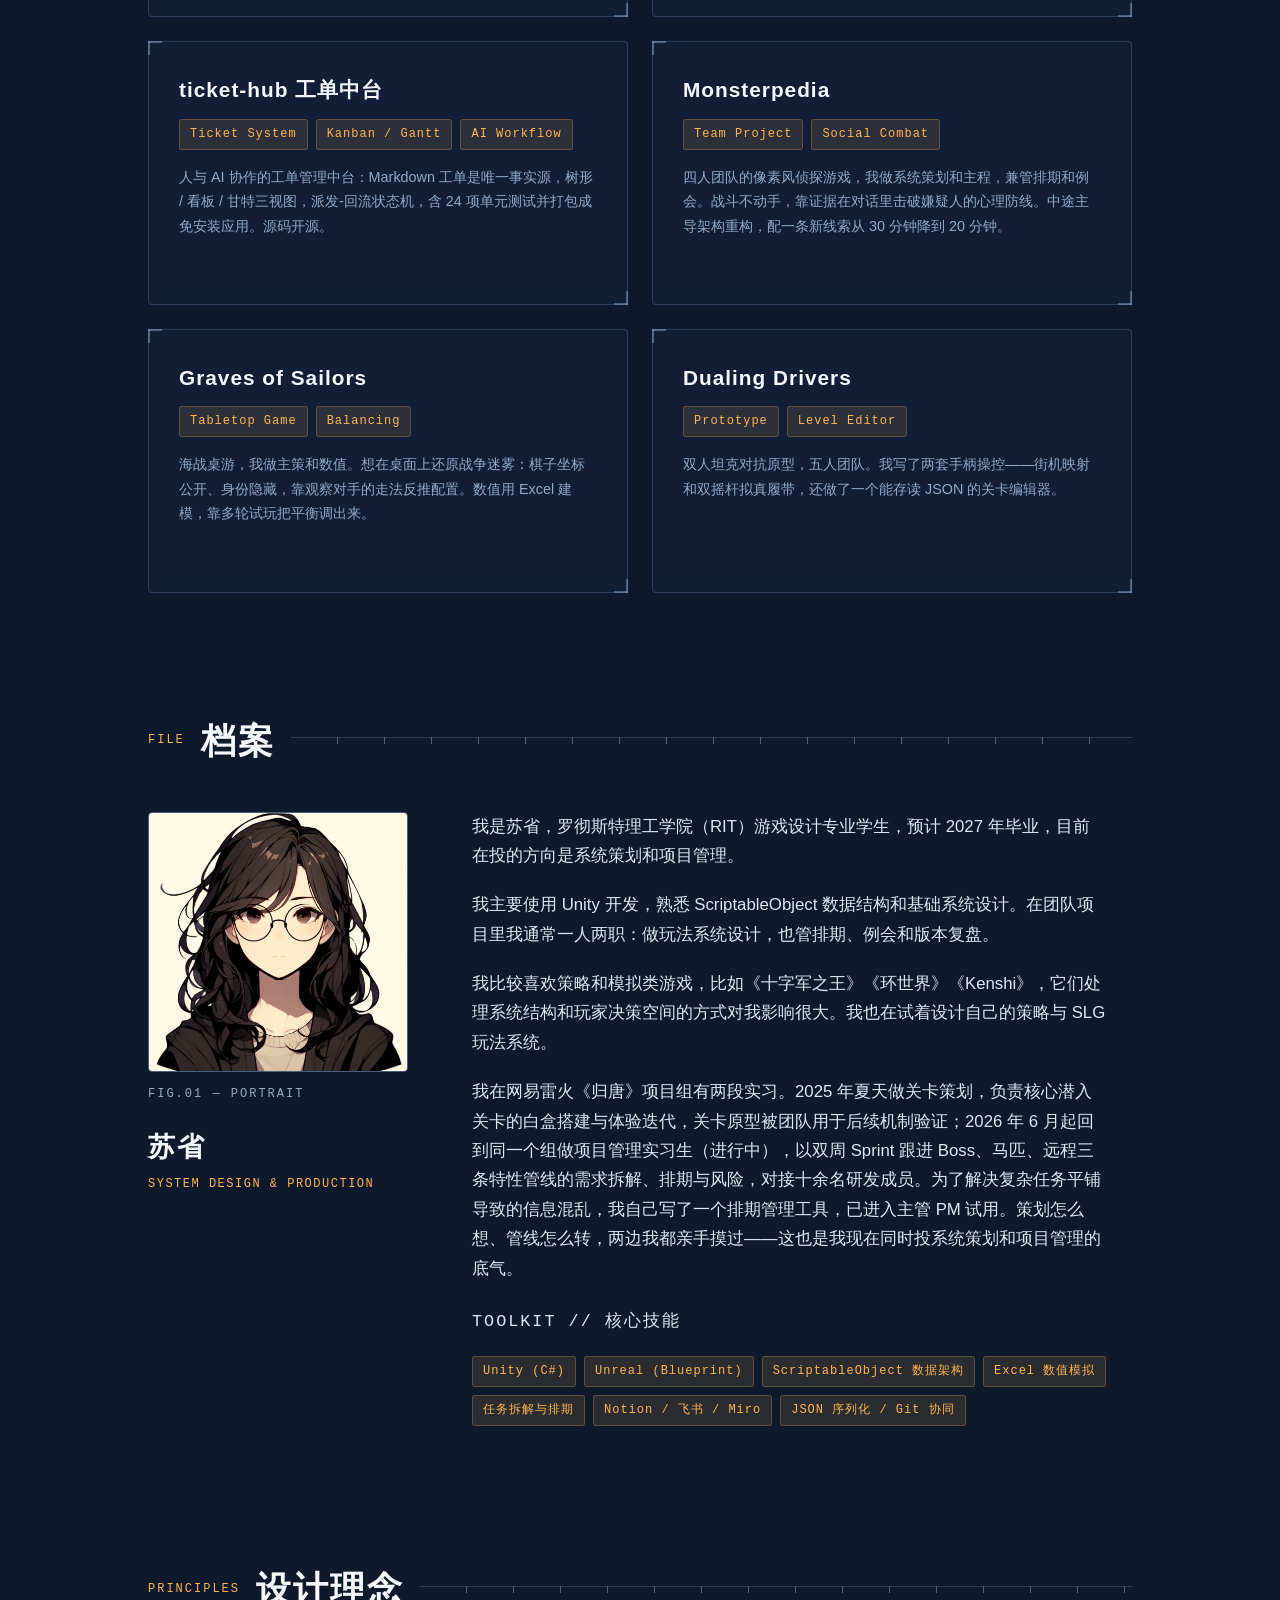
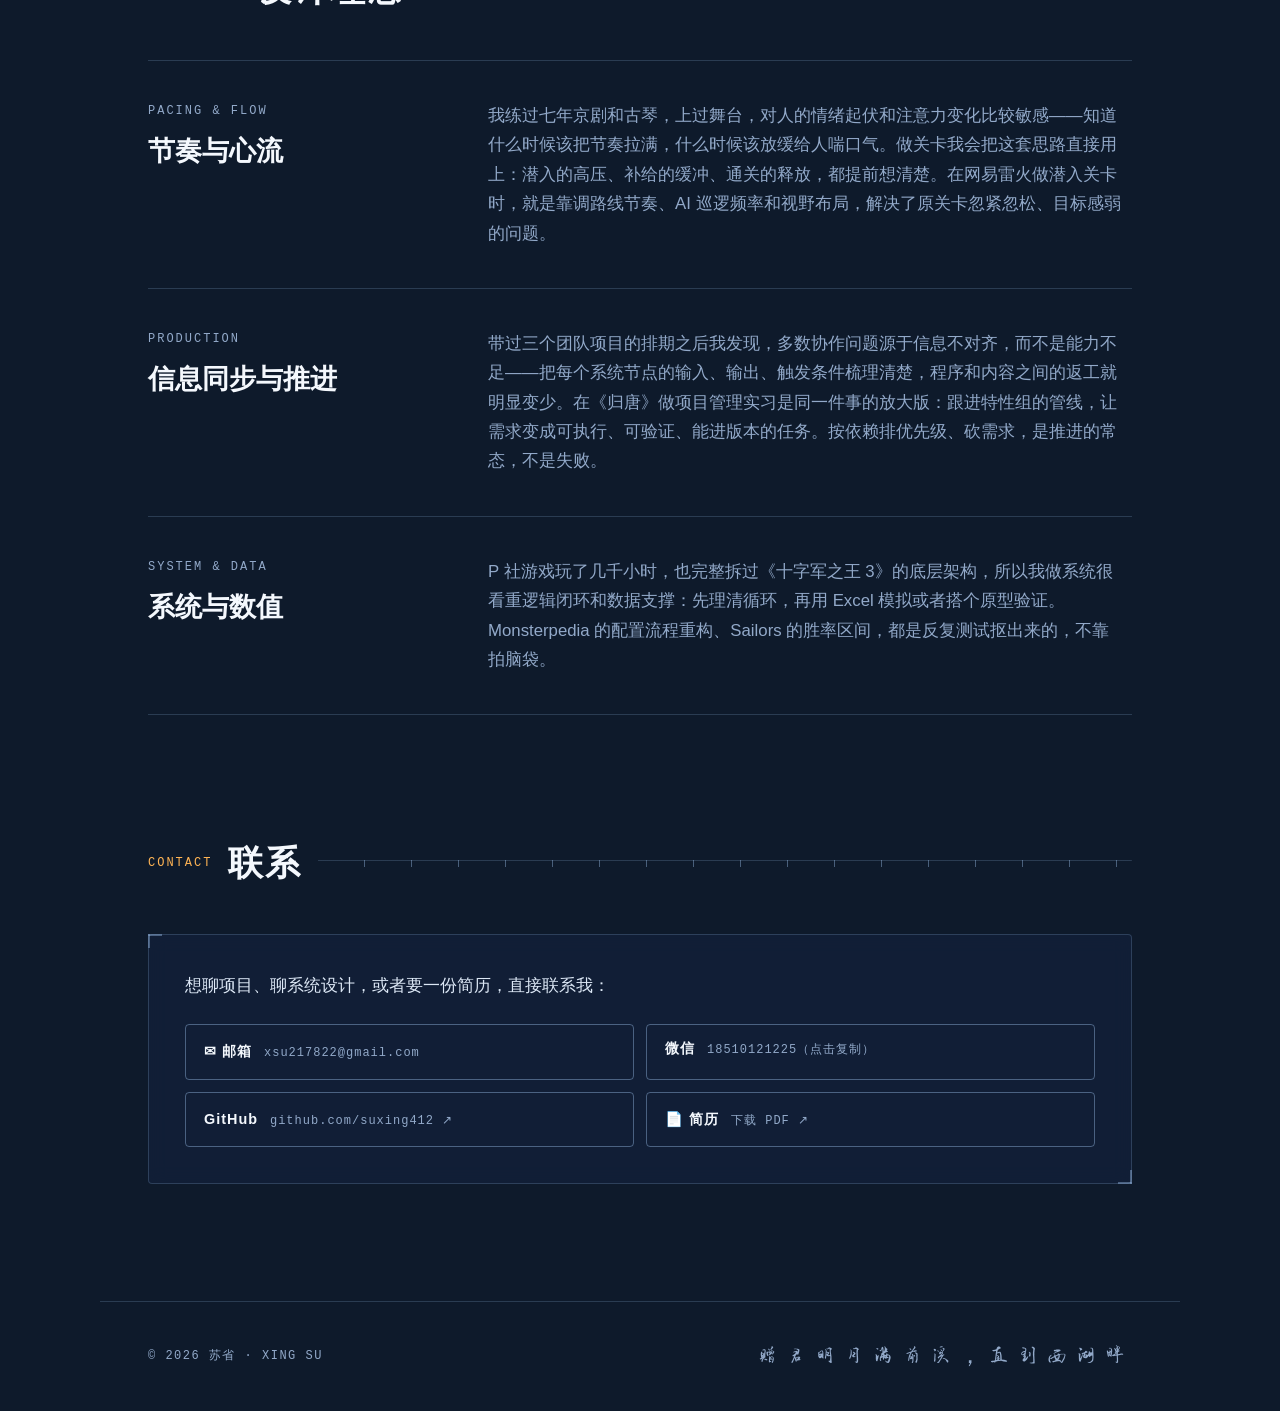
==== commit 225ba16d: "监制台补齐介绍页:三工具展示对齐(介绍页 + 截图 + GitHub 链接) - 新增 producer-console.html,hero 为工单池流水线看板,含安全设计段落 - 截图为官方 see" ====
--- a/index.html
+++ b/index.html
@@ -66,11 +66,11 @@
                     </div>
                 </a>
 
-                <a href="https://github.com/suxing412/AIworkflow-GameStudio" class="project-card bp-panel" target="_blank" rel="noopener noreferrer">
-                    <h3>监制台 AIworkflow-GameStudio ↗</h3>
+                <a href="producer-console.html" class="project-card bp-panel">
+                    <h3>监制台 AIworkflow-GameStudio</h3>
                     <div class="tags"><span>Production Management</span><span>AI Agent Pipeline</span></div>
-                    <p>自己写的 Electron 工具，用来管 AI agent 的生产流水线：文件夹就是工单状态，改名就是流转。制作人只管放行、拍板、终审三件事。</p>
-                    <span class="card-arrow">去 GitHub →</span>
+                    <p>自己写的 Electron 工具，用来管 AI agent 的生产流水线：文件夹就是工单状态，改名就是流转。制作人只管放行、拍板、终审三件事。源码开源。</p>
+                    <span class="card-arrow">看介绍 →</span>
                 </a>
 
                 <a href="scheduler.html" class="project-card bp-panel">
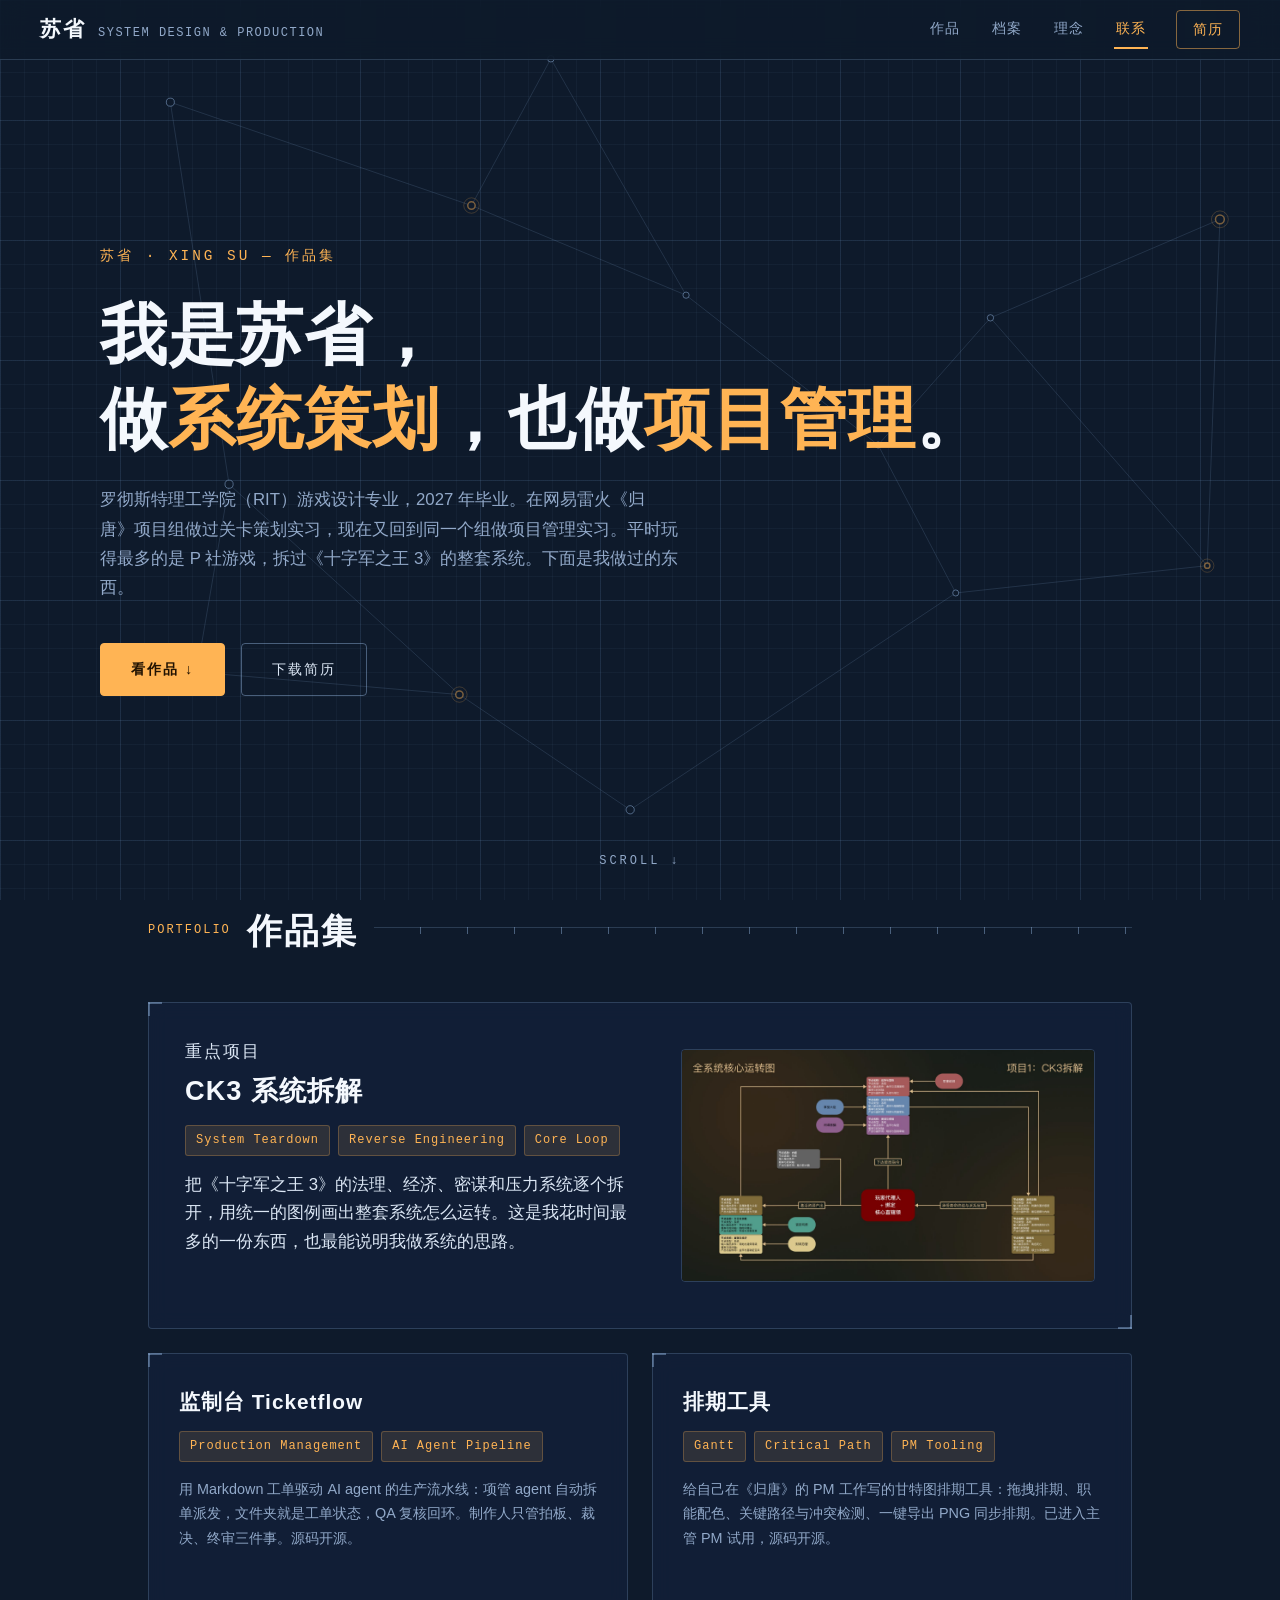
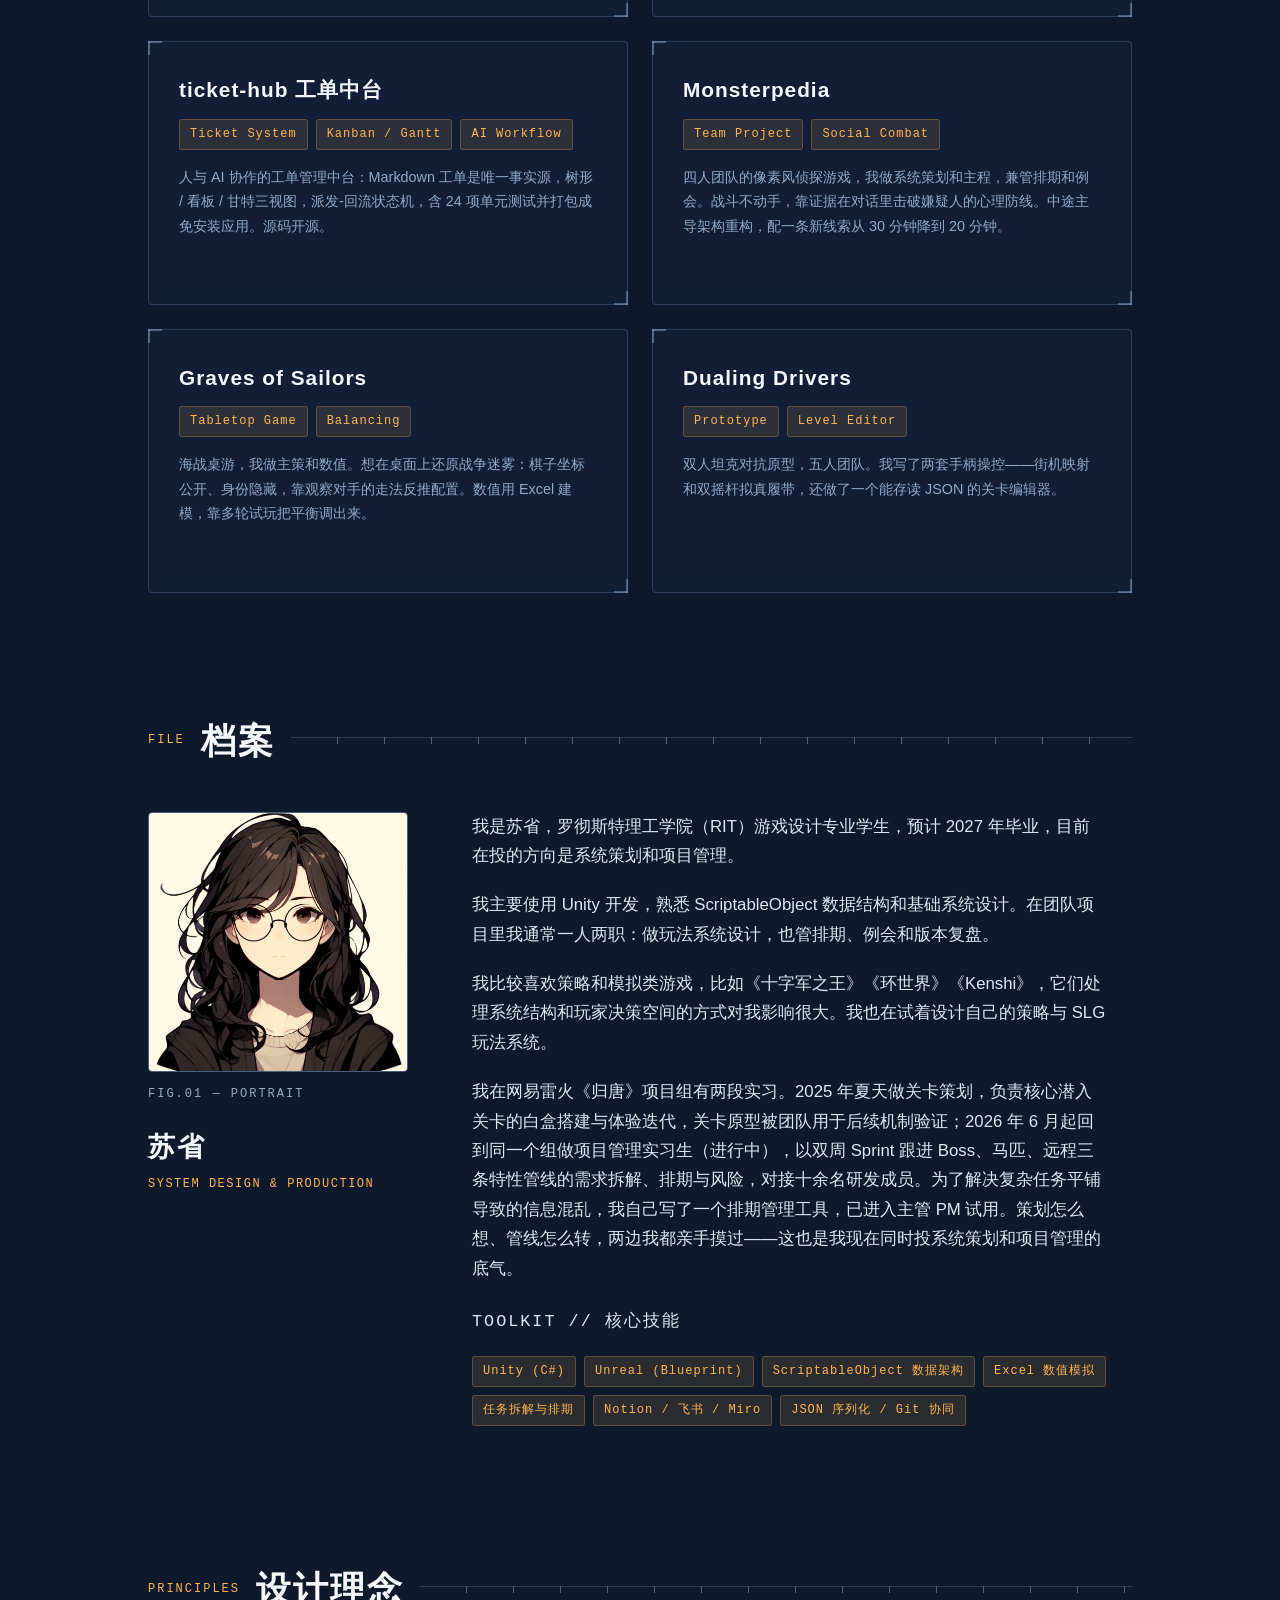
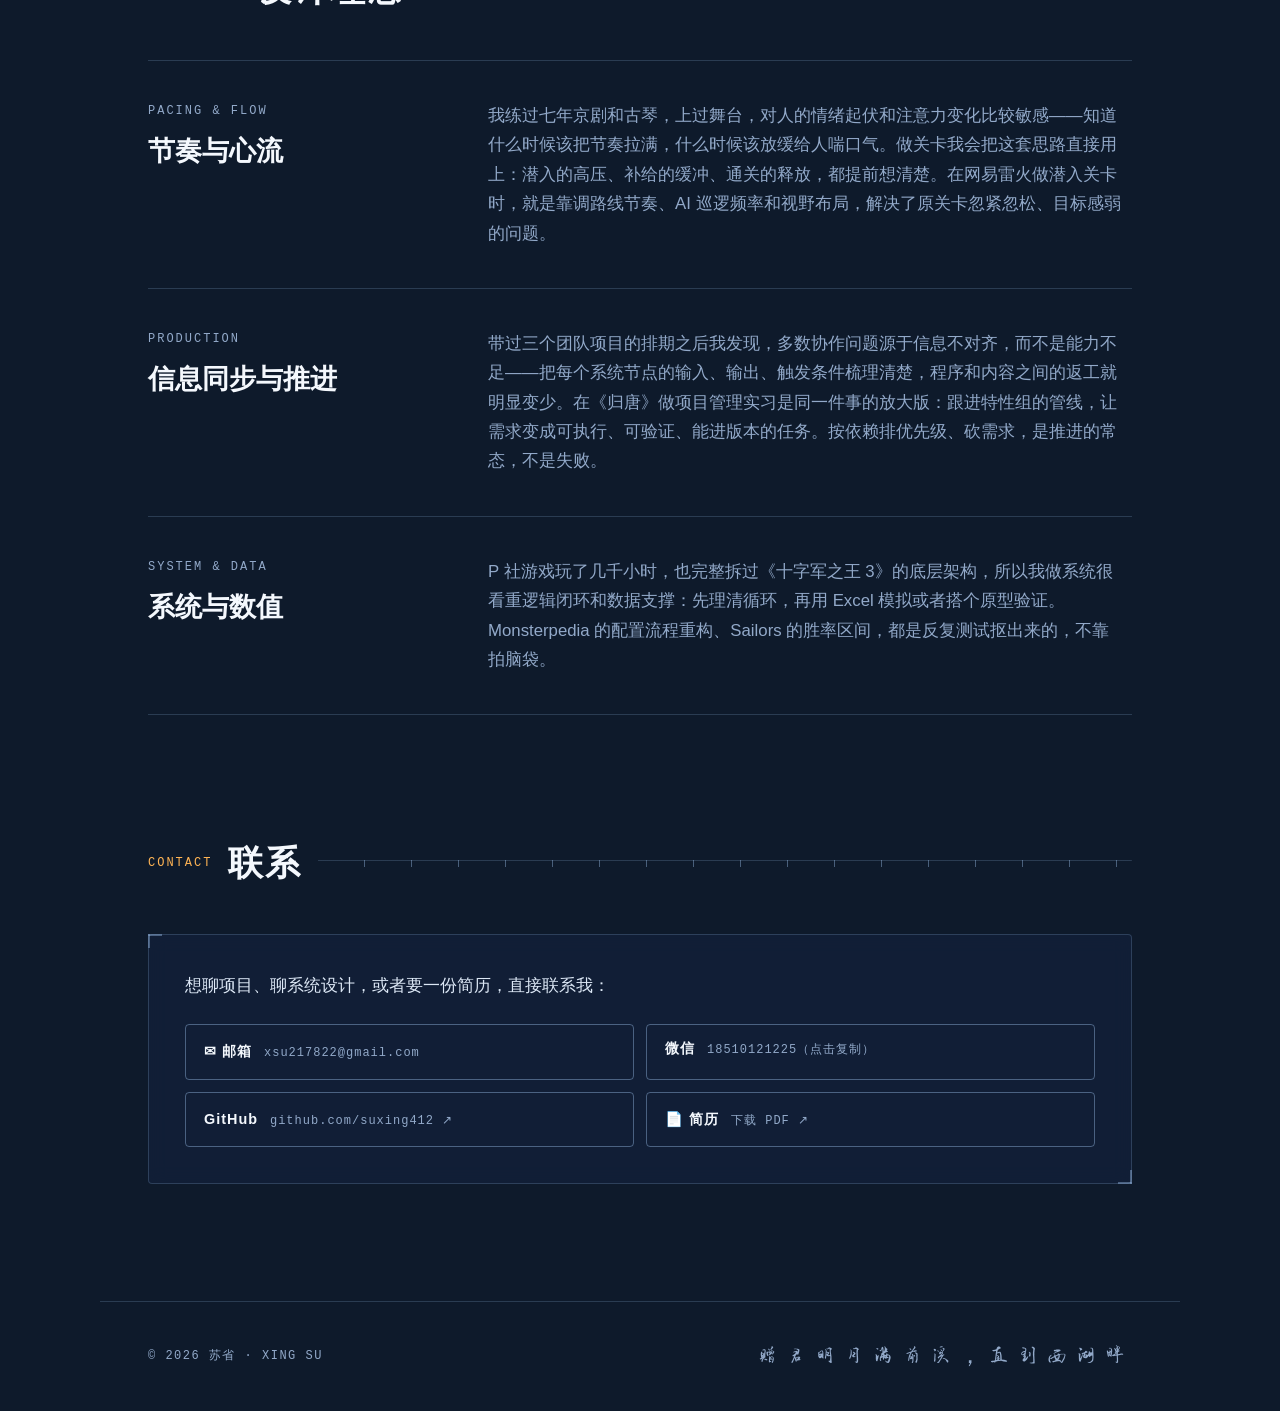
==== commit e569b5ba: "监制台更名 Ticketflow:详情页对齐新版架构与新截图 - 仓库链接 AIworkflow-GameStudio → Ticketflow,标题与卡片同步更名 - 内容更新:管线-专项-单元三层" ====
--- a/index.html
+++ b/index.html
@@ -67,9 +67,9 @@
                 </a>
 
                 <a href="producer-console.html" class="project-card bp-panel">
-                    <h3>监制台 AIworkflow-GameStudio</h3>
+                    <h3>监制台 Ticketflow</h3>
                     <div class="tags"><span>Production Management</span><span>AI Agent Pipeline</span></div>
-                    <p>自己写的 Electron 工具，用来管 AI agent 的生产流水线：文件夹就是工单状态，改名就是流转。制作人只管放行、拍板、终审三件事。源码开源。</p>
+                    <p>用 Markdown 工单驱动 AI agent 的生产流水线：项管 agent 自动拆单派发，文件夹就是工单状态，QA 复核回环。制作人只管拍板、裁决、终审三件事。源码开源。</p>
                     <span class="card-arrow">看介绍 →</span>
                 </a>
 
